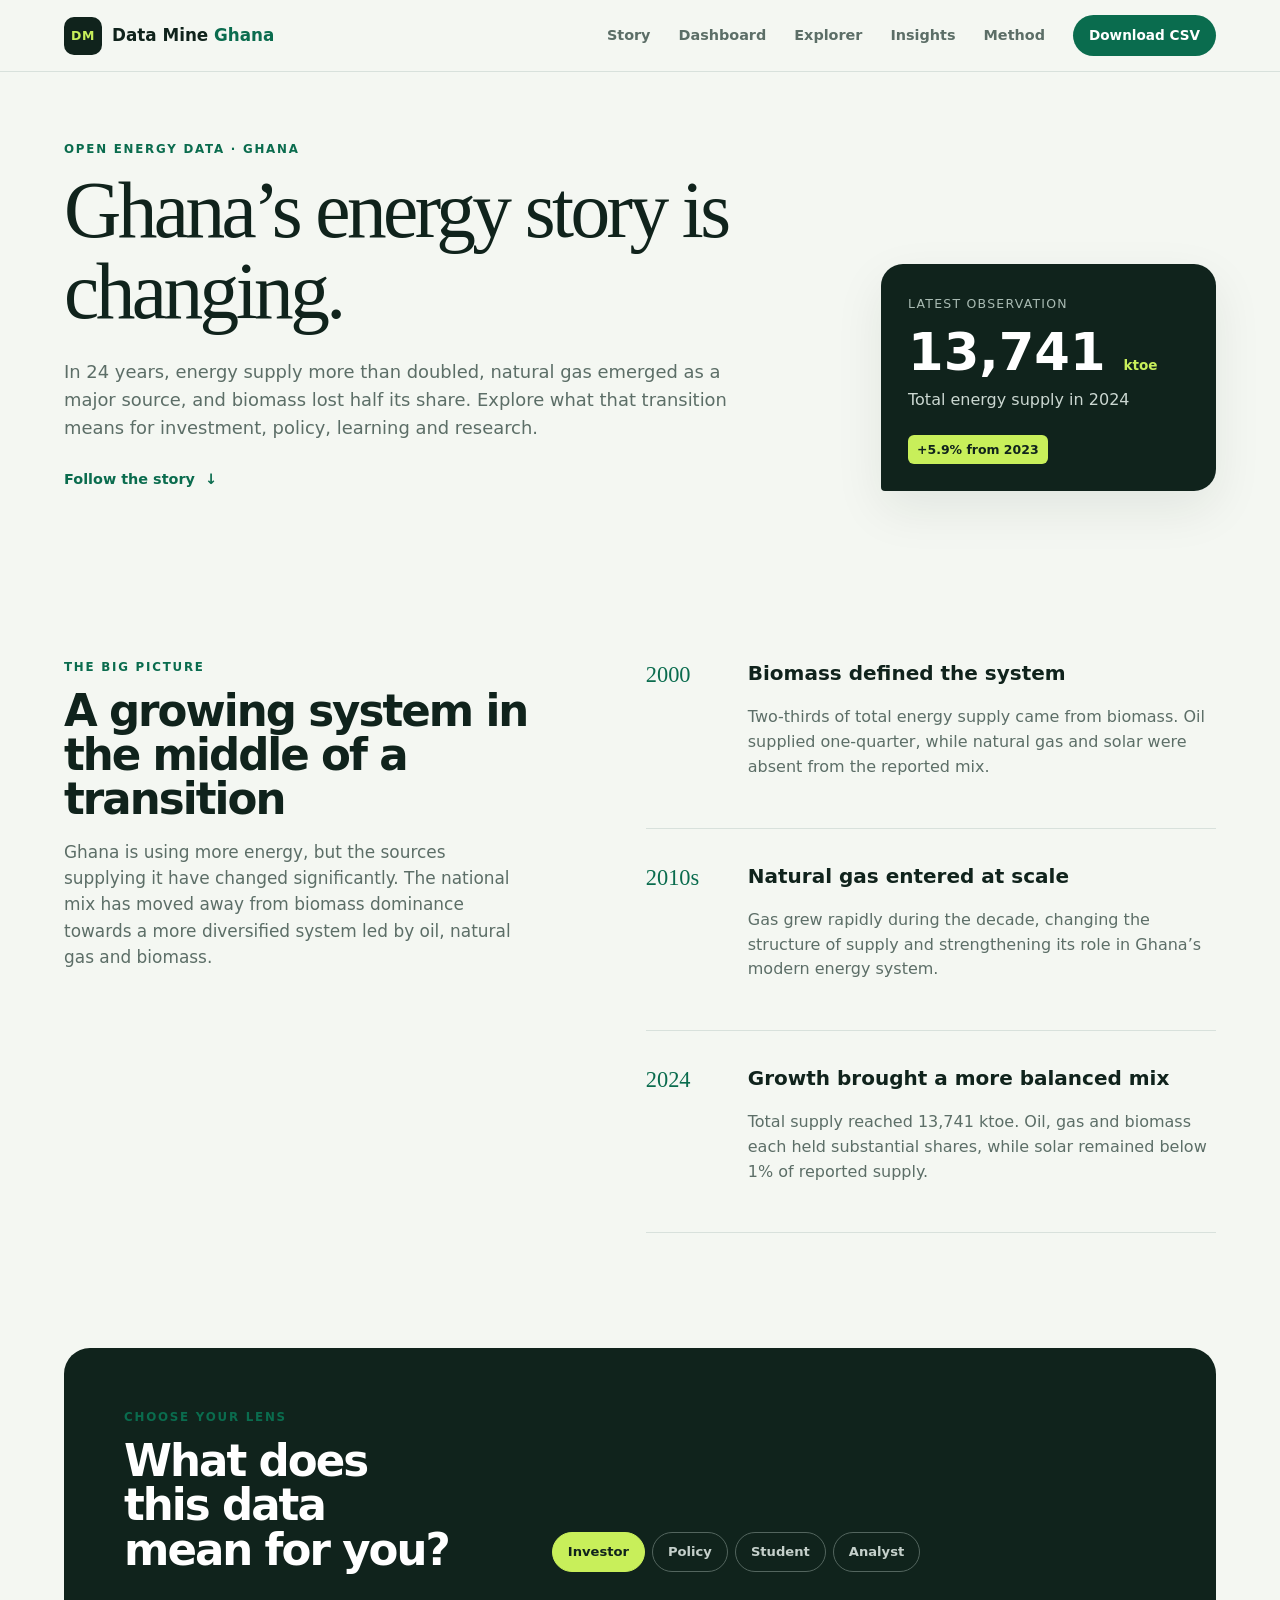
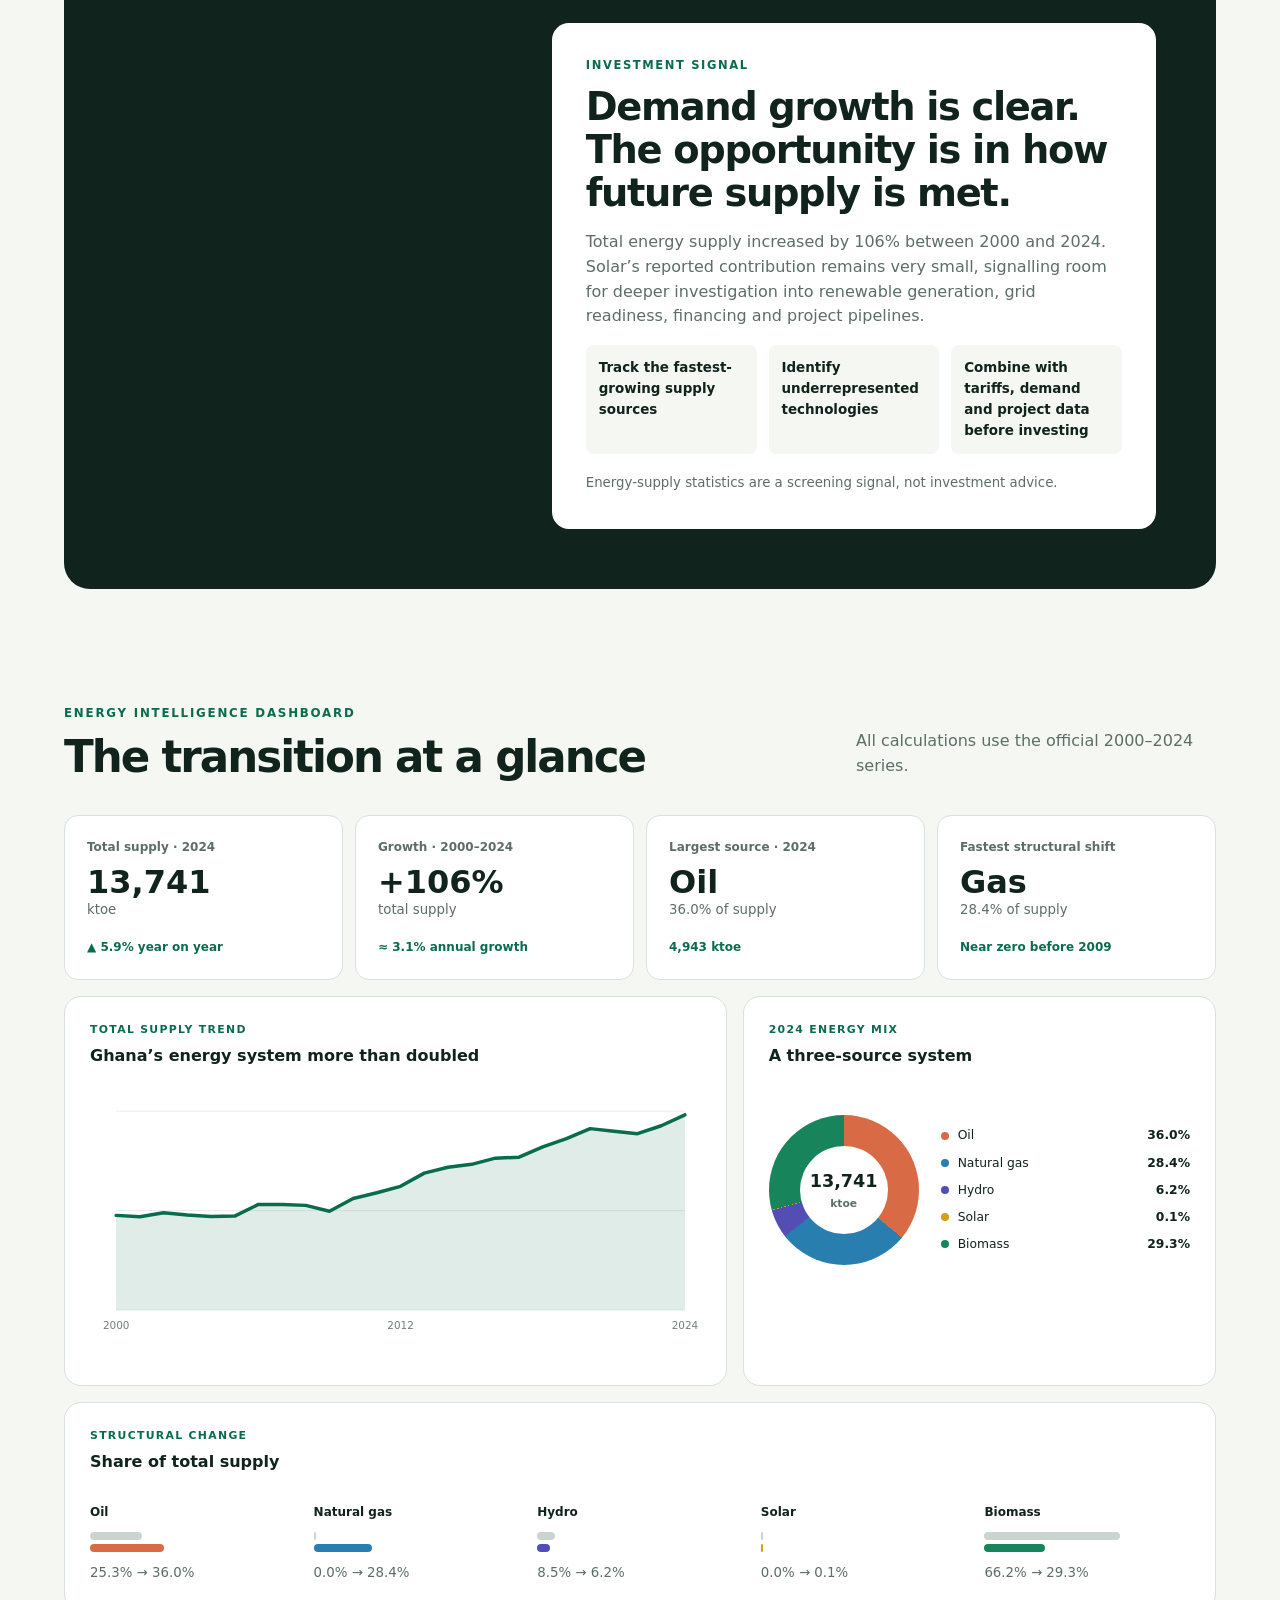
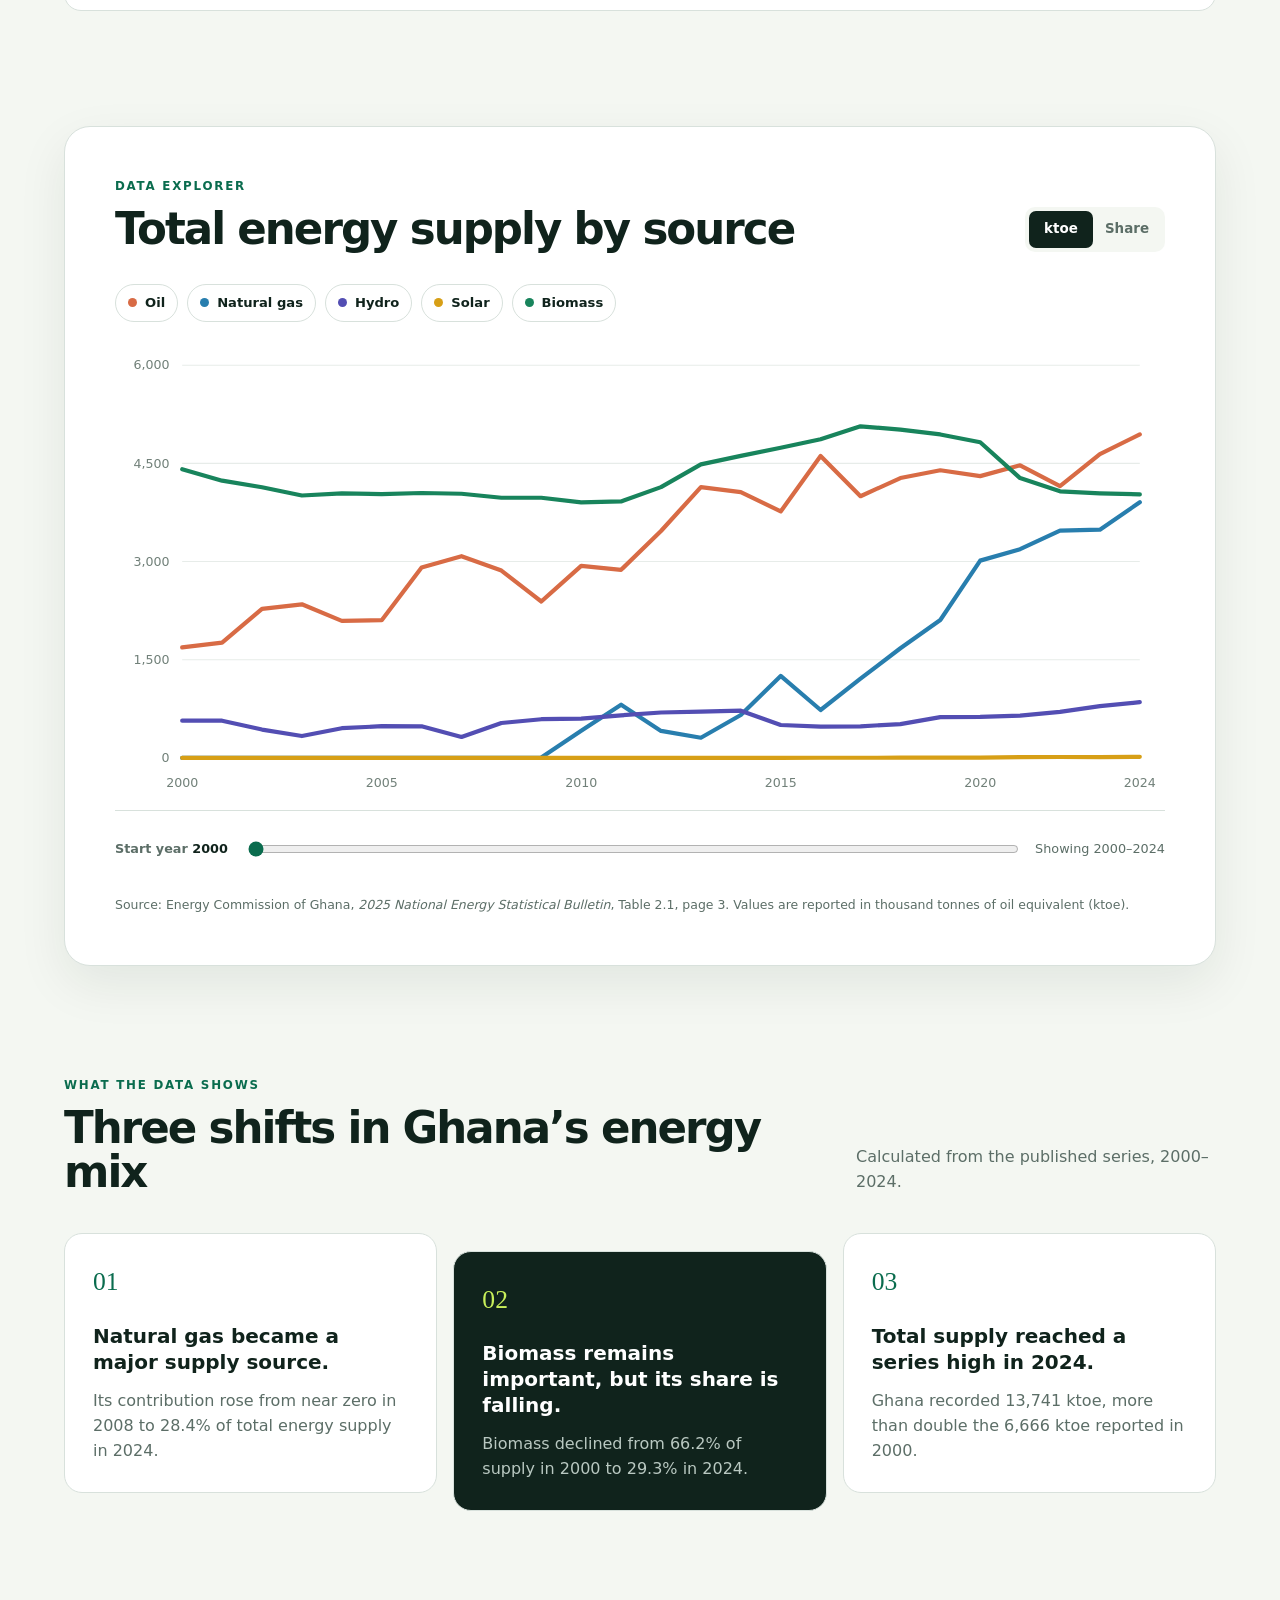
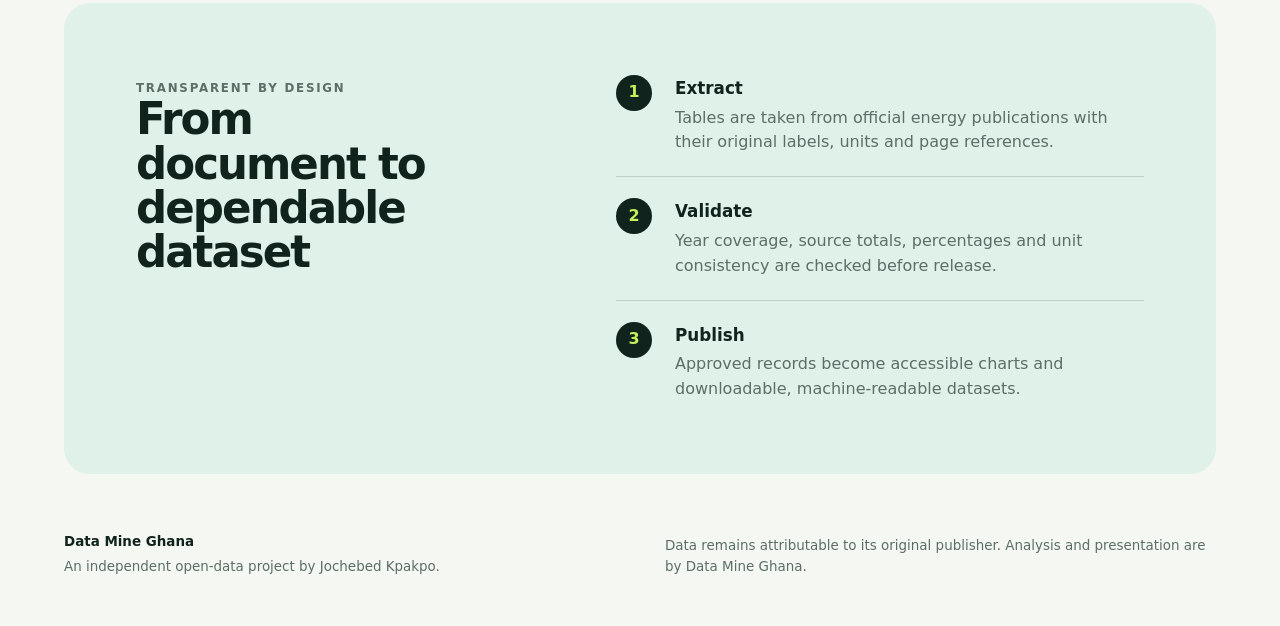
==== index.html @ df4b7bf7 "Launch Data Mine Ghana energy dashboard" ====
<!doctype html>
<html lang="en">
<head>
  <meta charset="utf-8">
  <meta name="viewport" content="width=device-width, initial-scale=1">
  <meta name="description" content="Explore Ghana's total energy supply from 2000 to 2024 using data extracted from the Energy Commission's 2025 National Energy Statistical Bulletin.">
  <title>Data Mine Ghana | Open Energy Data</title>
  <link rel="stylesheet" href="styles.css">
</head>
<body>
  <header class="topbar">
    <a class="brand" href="#top" aria-label="Data Mine Ghana home">
      <span class="brand-mark" aria-hidden="true">DM</span>
      <span>Data Mine <b>Ghana</b></span>
    </a>
    <nav aria-label="Primary navigation">
      <a href="#story">Story</a>
      <a href="#dashboard">Dashboard</a>
      <a href="#explorer">Explorer</a>
      <a href="#insights">Insights</a>
      <a href="#method">Method</a>
    </nav>
    <a class="download-link" href="data/ghana-total-energy-supply-2000-2024.csv" download>Download CSV</a>
  </header>

  <main id="top">
    <section class="intro" aria-labelledby="page-title">
      <div>
        <p class="eyebrow">OPEN ENERGY DATA · GHANA</p>
        <h1 id="page-title">Ghana’s energy story is changing.</h1>
        <p class="lede">In 24 years, energy supply more than doubled, natural gas emerged as a major source, and biomass lost half its share. Explore what that transition means for investment, policy, learning and research.</p>
        <a class="story-link" href="#story">Follow the story <span aria-hidden="true">↓</span></a>
      </div>
      <div class="latest-card" aria-label="Latest data summary">
        <span>Latest observation</span>
        <strong>13,741 <small>ktoe</small></strong>
        <p>Total energy supply in 2024</p>
        <em>+5.9% from 2023</em>
      </div>
    </section>

    <section class="story" id="story" aria-labelledby="story-title">
      <div class="story-lead">
        <p class="eyebrow">THE BIG PICTURE</p>
        <h2 id="story-title">A growing system in the middle of a transition</h2>
        <p>Ghana is using more energy, but the sources supplying it have changed significantly. The national mix has moved away from biomass dominance towards a more diversified system led by oil, natural gas and biomass.</p>
      </div>
      <div class="story-chapters">
        <article>
          <span>2000</span>
          <div><strong>Biomass defined the system</strong><p>Two-thirds of total energy supply came from biomass. Oil supplied one-quarter, while natural gas and solar were absent from the reported mix.</p></div>
        </article>
        <article>
          <span>2010s</span>
          <div><strong>Natural gas entered at scale</strong><p>Gas grew rapidly during the decade, changing the structure of supply and strengthening its role in Ghana’s modern energy system.</p></div>
        </article>
        <article>
          <span>2024</span>
          <div><strong>Growth brought a more balanced mix</strong><p>Total supply reached 13,741 ktoe. Oil, gas and biomass each held substantial shares, while solar remained below 1% of reported supply.</p></div>
        </article>
      </div>
    </section>

    <section class="audiences" aria-labelledby="audience-title">
      <div class="audience-copy">
        <p class="eyebrow">CHOOSE YOUR LENS</p>
        <h2 id="audience-title">What does this data mean for you?</h2>
      </div>
      <div class="lens-tabs" role="tablist" aria-label="Audience perspectives">
        <button role="tab" aria-selected="true" data-lens="investor">Investor</button>
        <button role="tab" aria-selected="false" data-lens="policy">Policy</button>
        <button role="tab" aria-selected="false" data-lens="student">Student</button>
        <button role="tab" aria-selected="false" data-lens="analyst">Analyst</button>
      </div>
      <div class="lens-panel" role="tabpanel" tabindex="0">
        <p class="lens-kicker">INVESTMENT SIGNAL</p>
        <h3>Demand growth is clear. The opportunity is in how future supply is met.</h3>
        <p>Total energy supply increased by 106% between 2000 and 2024. Solar’s reported contribution remains very small, signalling room for deeper investigation into renewable generation, grid readiness, financing and project pipelines.</p>
        <ul><li>Track the fastest-growing supply sources</li><li>Identify underrepresented technologies</li><li>Combine with tariffs, demand and project data before investing</li></ul>
        <small>Energy-supply statistics are a screening signal, not investment advice.</small>
      </div>
    </section>

    <section class="dashboard" id="dashboard" aria-labelledby="dashboard-title">
      <div class="section-heading">
        <div><p class="eyebrow">ENERGY INTELLIGENCE DASHBOARD</p><h2 id="dashboard-title">The transition at a glance</h2></div>
        <p>All calculations use the official 2000–2024 series.</p>
      </div>
      <div class="kpi-grid">
        <article><span>Total supply · 2024</span><strong>13,741</strong><small>ktoe</small><em>▲ 5.9% year on year</em></article>
        <article><span>Growth · 2000–2024</span><strong>+106%</strong><small>total supply</small><em>≈ 3.1% annual growth</em></article>
        <article><span>Largest source · 2024</span><strong>Oil</strong><small>36.0% of supply</small><em>4,943 ktoe</em></article>
        <article><span>Fastest structural shift</span><strong>Gas</strong><small>28.4% of supply</small><em>Near zero before 2009</em></article>
      </div>
      <div class="visual-grid">
        <article class="panel trend-panel"><div><span class="panel-label">TOTAL SUPPLY TREND</span><strong>Ghana’s energy system more than doubled</strong></div><svg id="total-chart" viewBox="0 0 700 280" role="img" aria-label="Total energy supply trend from 2000 to 2024"></svg></article>
        <article class="panel mix-panel"><div><span class="panel-label">2024 ENERGY MIX</span><strong>A three-source system</strong></div><div class="donut-row"><div class="donut" aria-label="2024 energy mix donut chart"><span>13,741<small>ktoe</small></span></div><ul class="mix-legend"></ul></div></article>
        <article class="panel shift-panel"><div><span class="panel-label">STRUCTURAL CHANGE</span><strong>Share of total supply</strong></div><div id="shift-bars"></div></article>
      </div>
    </section>

    <section class="explorer" id="explorer" aria-labelledby="explorer-title">
      <div class="section-heading">
        <div>
          <p class="eyebrow">DATA EXPLORER</p>
          <h2 id="explorer-title">Total energy supply by source</h2>
        </div>
        <div class="metric-toggle" role="group" aria-label="Display metric">
          <button class="active" data-mode="value" aria-pressed="true">ktoe</button>
          <button data-mode="share" aria-pressed="false">Share</button>
        </div>
      </div>

      <div class="source-controls" role="group" aria-label="Energy sources"></div>
      <div class="chart-wrap">
        <div class="chart-scale" aria-hidden="true"></div>
        <svg id="energy-chart" viewBox="0 0 1000 440" role="img" aria-labelledby="chart-title chart-desc">
          <title id="chart-title">Ghana total energy supply by source from 2000 to 2024</title>
          <desc id="chart-desc">Interactive line chart comparing oil, natural gas, hydro, solar and biomass.</desc>
        </svg>
        <div id="tooltip" class="tooltip" hidden></div>
      </div>
      <div class="range-row">
        <label for="start-year">Start year <output id="start-output">2000</output></label>
        <input id="start-year" type="range" min="2000" max="2023" value="2000">
        <p id="range-summary">Showing 2000–2024</p>
      </div>
      <p class="source-note">Source: Energy Commission of Ghana, <cite>2025 National Energy Statistical Bulletin</cite>, Table 2.1, page 3. Values are reported in thousand tonnes of oil equivalent (ktoe).</p>
    </section>

    <section class="insights" id="insights" aria-labelledby="insights-title">
      <div class="section-heading">
        <div>
          <p class="eyebrow">WHAT THE DATA SHOWS</p>
          <h2 id="insights-title">Three shifts in Ghana’s energy mix</h2>
        </div>
        <p>Calculated from the published series, 2000–2024.</p>
      </div>
      <div class="insight-grid">
        <article>
          <span class="insight-number">01</span>
          <strong>Natural gas became a major supply source.</strong>
          <p>Its contribution rose from near zero in 2008 to 28.4% of total energy supply in 2024.</p>
        </article>
        <article>
          <span class="insight-number">02</span>
          <strong>Biomass remains important, but its share is falling.</strong>
          <p>Biomass declined from 66.2% of supply in 2000 to 29.3% in 2024.</p>
        </article>
        <article>
          <span class="insight-number">03</span>
          <strong>Total supply reached a series high in 2024.</strong>
          <p>Ghana recorded 13,741 ktoe, more than double the 6,666 ktoe reported in 2000.</p>
        </article>
      </div>
    </section>

    <section class="method" id="method" aria-labelledby="method-title">
      <div>
        <p class="eyebrow">TRANSPARENT BY DESIGN</p>
        <h2 id="method-title">From document to dependable dataset</h2>
      </div>
      <ol>
        <li><span>1</span><div><strong>Extract</strong><p>Tables are taken from official energy publications with their original labels, units and page references.</p></div></li>
        <li><span>2</span><div><strong>Validate</strong><p>Year coverage, source totals, percentages and unit consistency are checked before release.</p></div></li>
        <li><span>3</span><div><strong>Publish</strong><p>Approved records become accessible charts and downloadable, machine-readable datasets.</p></div></li>
      </ol>
    </section>
  </main>

  <footer>
    <div><strong>Data Mine Ghana</strong><p>An independent open-data project by Jochebed Kpakpo.</p></div>
    <p>Data remains attributable to its original publisher. Analysis and presentation are by Data Mine Ghana.</p>
  </footer>
  <script src="app.js"></script>
</body>
</html>
---- styles.css ----
:root {
  --ink: #10231c;
  --muted: #5c6e67;
  --paper: #f4f7f2;
  --surface: #ffffff;
  --line: #d8e1dc;
  --green: #0a6c4e;
  --lime: #c8ef5a;
  --oil: #d86b45;
  --gas: #287eae;
  --hydro: #534eb3;
  --solar: #d79f16;
  --biomass: #18845c;
  --shadow: 0 18px 50px rgba(16, 35, 28, .08);
}
* { box-sizing: border-box; }
html { scroll-behavior: smooth; }
body { margin: 0; background: var(--paper); color: var(--ink); font-family: Inter, ui-sans-serif, system-ui, -apple-system, BlinkMacSystemFont, "Segoe UI", sans-serif; line-height: 1.55; }
a { color: inherit; }
.topbar { min-height: 72px; display: flex; align-items: center; gap: 28px; padding: 0 5vw; background: rgba(244,247,242,.94); border-bottom: 1px solid var(--line); position: sticky; top: 0; z-index: 20; backdrop-filter: blur(14px); }
.brand { display: inline-flex; align-items: center; gap: 10px; font-size: 1.05rem; font-weight: 700; text-decoration: none; margin-right: auto; }
.brand b { color: var(--green); }
.brand-mark { width: 38px; aspect-ratio: 1; display: grid; place-items: center; color: var(--lime); background: var(--ink); border-radius: 10px; font-size: .78rem; letter-spacing: .04em; }
nav { display: flex; gap: 28px; }
nav a { color: var(--muted); text-decoration: none; font-size: .9rem; font-weight: 650; }
nav a:hover, nav a:focus-visible { color: var(--green); }
.download-link { padding: 10px 16px; color: white; background: var(--green); border-radius: 999px; text-decoration: none; font-size: .85rem; font-weight: 750; }
main, footer { width: min(1180px, 90vw); margin-inline: auto; }
.intro { min-height: 390px; display: grid; grid-template-columns: 1.6fr .75fr; gap: 8vw; align-items: center; padding: 68px 0 52px; }
.eyebrow { margin: 0 0 12px; color: var(--green); font-size: .74rem; font-weight: 850; letter-spacing: .15em; }
h1, h2 { margin: 0; letter-spacing: -.045em; line-height: 1.02; }
h1 { max-width: 820px; font-family: Georgia, "Times New Roman", serif; font-size: clamp(3rem, 6.2vw, 5.9rem); font-weight: 500; }
h2 { font-size: clamp(2rem, 3.4vw, 3.35rem); }
.lede { max-width: 690px; margin: 26px 0 0; color: var(--muted); font-size: 1.12rem; }
.story-link { display: inline-flex; gap: 10px; margin-top: 26px; color: var(--green); font-size: .9rem; font-weight: 800; text-decoration: none; }
.latest-card { align-self: end; padding: 27px; background: var(--ink); color: white; border-radius: 22px 22px 22px 4px; box-shadow: var(--shadow); }
.latest-card span { color: #a9bbb3; font-size: .78rem; text-transform: uppercase; letter-spacing: .1em; }
.latest-card strong { display: block; margin-top: 11px; font-size: clamp(2.5rem, 4vw, 4.4rem); line-height: 1; }
.latest-card small { font-size: .85rem; color: var(--lime); }
.latest-card p { margin: 10px 0 22px; color: #cbd7d1; }
.latest-card em { display: inline-block; padding: 5px 9px; color: var(--ink); background: var(--lime); border-radius: 6px; font-size: .78rem; font-style: normal; font-weight: 800; }
.story { display: grid; grid-template-columns: .9fr 1.1fr; gap: 9vw; padding: 115px 0; }
.story-lead { position: sticky; top: 120px; align-self: start; }
.story-lead > p:last-child { max-width: 470px; color: var(--muted); font-size: 1.06rem; }
.story-chapters article { display: grid; grid-template-columns: 80px 1fr; gap: 22px; padding: 32px 0; border-bottom: 1px solid var(--line); }
.story-chapters article:first-child { padding-top: 0; }
.story-chapters article > span { color: var(--green); font-family: Georgia, serif; font-size: 1.4rem; }
.story-chapters strong { font-size: 1.25rem; }
.story-chapters p { color: var(--muted); }
.audiences { display: grid; grid-template-columns: .7fr 1.3fr; gap: 4vw 8vw; padding: 60px; color: white; background: var(--ink); border-radius: 26px; }
.audiences h2 { max-width: 380px; }
.lens-tabs { display: flex; flex-wrap: wrap; gap: 7px; align-self: end; }
.lens-tabs button { padding: 9px 15px; border: 1px solid #53655e; color: #c5d0cb; background: transparent; border-radius: 999px; font: inherit; font-size: .82rem; font-weight: 750; cursor: pointer; }
.lens-tabs button[aria-selected="true"] { border-color: var(--lime); color: var(--ink); background: var(--lime); }
.lens-panel { grid-column: 2; min-height: 330px; padding: 34px; color: var(--ink); background: white; border-radius: 17px; outline: none; }
.lens-kicker { margin: 0; color: var(--green); font-size: .72rem; font-weight: 850; letter-spacing: .14em; }
.lens-panel h3 { max-width: 720px; margin: 10px 0 16px; font-size: clamp(1.6rem,3vw,2.5rem); line-height: 1.12; letter-spacing: -.035em; }
.lens-panel > p:not(.lens-kicker) { max-width: 760px; color: var(--muted); }
.lens-panel ul { display: grid; grid-template-columns: repeat(3,1fr); gap: 12px; padding: 0; list-style: none; }
.lens-panel li { padding: 13px; background: var(--paper); border-radius: 8px; font-size: .84rem; font-weight: 700; }
.lens-panel small { color: var(--muted); }
.dashboard { padding: 115px 0; }
.kpi-grid { display: grid; grid-template-columns: repeat(4,1fr); gap: 12px; margin: 36px 0 16px; }
.kpi-grid article { padding: 22px; background: white; border: 1px solid var(--line); border-radius: 14px; }
.kpi-grid span,.kpi-grid small,.kpi-grid em { display: block; }
.kpi-grid span { color: var(--muted); font-size: .75rem; font-weight: 700; }
.kpi-grid strong { display: block; margin: 9px 0 2px; font-size: 2rem; line-height: 1; }
.kpi-grid small { color: var(--muted); }
.kpi-grid em { margin-top: 18px; color: var(--green); font-size: .75rem; font-style: normal; font-weight: 800; }
.visual-grid { display: grid; grid-template-columns: 1.4fr 1fr; gap: 16px; }
.panel { padding: 25px; background: white; border: 1px solid var(--line); border-radius: 17px; }
.panel-label { display: block; color: var(--green); font-size: .68rem; font-weight: 850; letter-spacing: .12em; }
.panel > div > strong { display: block; margin-top: 5px; }
.trend-panel { min-height: 390px; }
.trend-panel svg { width: 100%; margin-top: 24px; }
.total-area { fill: rgba(10,108,78,.13); }
.total-line { fill: none; stroke: var(--green); stroke-width: 4; stroke-linejoin: round; stroke-linecap: round; }
.donut-row { display: grid; grid-template-columns: 150px 1fr; gap: 22px; align-items: center; margin-top: 38px; }
.donut { width: 150px; aspect-ratio: 1; display: grid; place-items: center; border-radius: 50%; position: relative; }
.donut::after { content: ""; position: absolute; width: 88px; aspect-ratio: 1; background: white; border-radius: 50%; }
.donut > span { position: relative; z-index: 1; font-size: 1.1rem; font-weight: 850; text-align: center; }
.donut small { display: block; color: var(--muted); font-size: .67rem; }
.mix-legend { padding: 0; list-style: none; }
.mix-legend li { display: grid; grid-template-columns: 9px 1fr auto; gap: 8px; align-items: center; padding: 4px 0; font-size: .77rem; }
.mix-legend i { width: 8px; height: 8px; border-radius: 50%; }
.shift-panel { grid-column: 1 / -1; }
#shift-bars { display: grid; grid-template-columns: repeat(5,1fr); gap: 18px; margin-top: 25px; }
.shift-row > span { font-size: .75rem; font-weight: 750; }
.bar-pair { display: grid; gap: 4px; margin: 8px 0; }
.bar-pair i { display: block; height: 8px; min-width: 2px; border-radius: 99px; }
.shift-row small { color: var(--muted); }
.explorer { padding: clamp(24px,4vw,50px); background: var(--surface); border: 1px solid var(--line); border-radius: 26px; box-shadow: var(--shadow); }
.section-heading { display: flex; justify-content: space-between; gap: 36px; align-items: end; }
.section-heading > p { max-width: 360px; margin: 0; color: var(--muted); }
.metric-toggle { display: flex; padding: 4px; background: var(--paper); border-radius: 10px; }
.metric-toggle button { min-width: 64px; padding: 8px 12px; border: 0; color: var(--muted); background: transparent; border-radius: 7px; font: inherit; font-size: .84rem; font-weight: 700; cursor: pointer; }
.metric-toggle button.active { color: white; background: var(--ink); }
.source-controls { display: flex; flex-wrap: wrap; gap: 9px; margin: 32px 0 18px; }
.source-controls button { display: flex; align-items: center; gap: 8px; padding: 8px 12px; border: 1px solid var(--line); background: white; border-radius: 999px; color: var(--ink); font: inherit; font-size: .82rem; font-weight: 700; cursor: pointer; }
.source-controls button[aria-pressed="false"] { opacity: .45; }
.source-controls i { width: 9px; height: 9px; border-radius: 50%; }
.chart-wrap { position: relative; min-height: 380px; }
#energy-chart { width: 100%; height: auto; overflow: visible; }
.grid-line { stroke: #e7ece9; stroke-width: 1; }
.axis-label { fill: #718079; font-size: 12px; }
.series-line { fill: none; stroke-width: 4; stroke-linecap: round; stroke-linejoin: round; }
.hit-line { fill: none; stroke: transparent; stroke-width: 18; cursor: crosshair; }
.tooltip { position: absolute; pointer-events: none; z-index: 4; min-width: 150px; padding: 10px 12px; color: white; background: var(--ink); border-radius: 9px; box-shadow: var(--shadow); font-size: .8rem; transform: translate(-50%, calc(-100% - 12px)); }
.tooltip strong, .tooltip span { display: block; }
.tooltip span { color: #c6d2cc; }
.range-row { display: grid; grid-template-columns: auto 1fr auto; gap: 18px; align-items: center; padding-top: 15px; border-top: 1px solid var(--line); color: var(--muted); font-size: .8rem; }
.range-row label { font-weight: 700; }
.range-row output { color: var(--ink); }
input[type="range"] { width: 100%; accent-color: var(--green); }
.source-note { margin: 24px 0 0; color: var(--muted); font-size: .78rem; }
.insights { padding: 110px 0; }
.insight-grid { display: grid; grid-template-columns: repeat(3, 1fr); gap: 16px; margin-top: 38px; }
.insight-grid article { min-height: 260px; display: flex; flex-direction: column; padding: 28px; background: var(--surface); border: 1px solid var(--line); border-radius: 18px; }
.insight-grid article:nth-child(2) { background: var(--ink); color: white; transform: translateY(18px); }
.insight-number { color: var(--green); font-family: Georgia, serif; font-size: 1.6rem; }
.insight-grid article:nth-child(2) .insight-number { color: var(--lime); }
.insight-grid strong { margin-top: auto; font-size: 1.25rem; line-height: 1.3; }
.insight-grid p { margin: 14px 0 0; color: var(--muted); }
.insight-grid article:nth-child(2) p { color: #b9c8c1; }
.method { display: grid; grid-template-columns: .8fr 1.2fr; gap: 10vw; padding: 72px; background: #dff1e8; border-radius: 26px; }
.method ol { margin: 0; padding: 0; list-style: none; }
.method li { display: grid; grid-template-columns: 44px 1fr; gap: 15px; padding: 21px 0; border-bottom: 1px solid rgba(16,35,28,.16); }
.method li:first-child { padding-top: 0; }
.method li:last-child { border-bottom: 0; padding-bottom: 0; }
.method li > span { width: 36px; height: 36px; display: grid; place-items: center; border-radius: 50%; color: var(--lime); background: var(--ink); font-weight: 800; }
.method strong { font-size: 1.05rem; }
.method p { margin: 4px 0 0; color: var(--muted); }
footer { display: grid; grid-template-columns: 1fr 1fr; gap: 50px; padding: 58px 0 44px; color: var(--muted); font-size: .84rem; }
footer strong { color: var(--ink); }
footer p { margin: 4px 0; }
@media (max-width: 800px) {
  nav { display: none; }
  .download-link { padding: 8px 11px; font-size: .75rem; }
  .intro { grid-template-columns: 1fr; gap: 36px; padding-top: 50px; }
  .latest-card { align-self: auto; }
  .section-heading { align-items: start; flex-direction: column; }
  .story, .audiences, .insight-grid, .method { grid-template-columns: 1fr; }
  .story-lead { position: static; }
  .audiences { padding: 38px 24px; }
  .lens-panel { grid-column: 1; }
  .lens-panel ul { grid-template-columns: 1fr; }
  .kpi-grid { grid-template-columns: repeat(2,1fr); }
  .visual-grid { grid-template-columns: 1fr; }
  .shift-panel { grid-column: auto; }
  #shift-bars { grid-template-columns: 1fr; }
  .insight-grid article:nth-child(2) { transform: none; }
  .method { padding: 38px 26px; gap: 40px; }
  .range-row { grid-template-columns: 1fr; gap: 8px; }
  .range-row p { margin: 0; }
  footer { grid-template-columns: 1fr; gap: 18px; }
}
@media (max-width: 520px) { .kpi-grid { grid-template-columns: 1fr; } .donut-row { grid-template-columns: 1fr; } }
@media (prefers-reduced-motion: reduce) { html { scroll-behavior: auto; } }
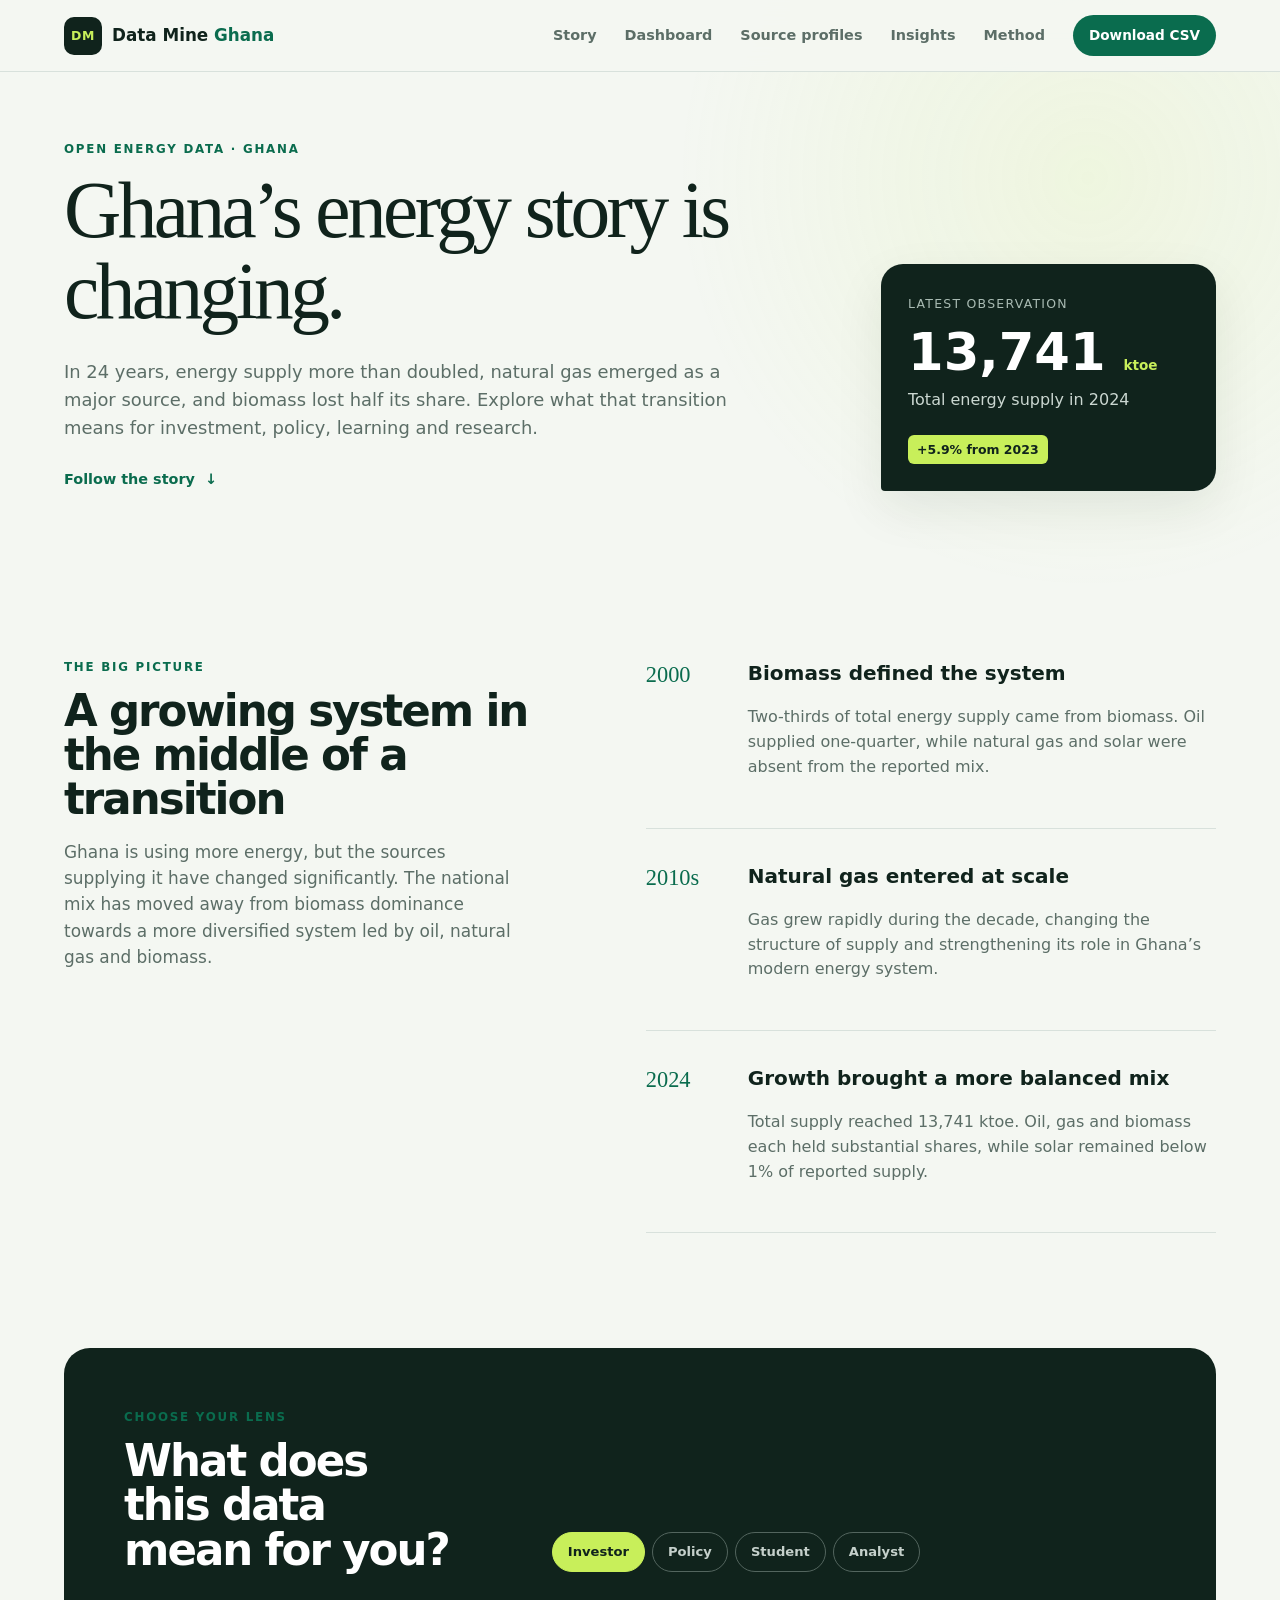
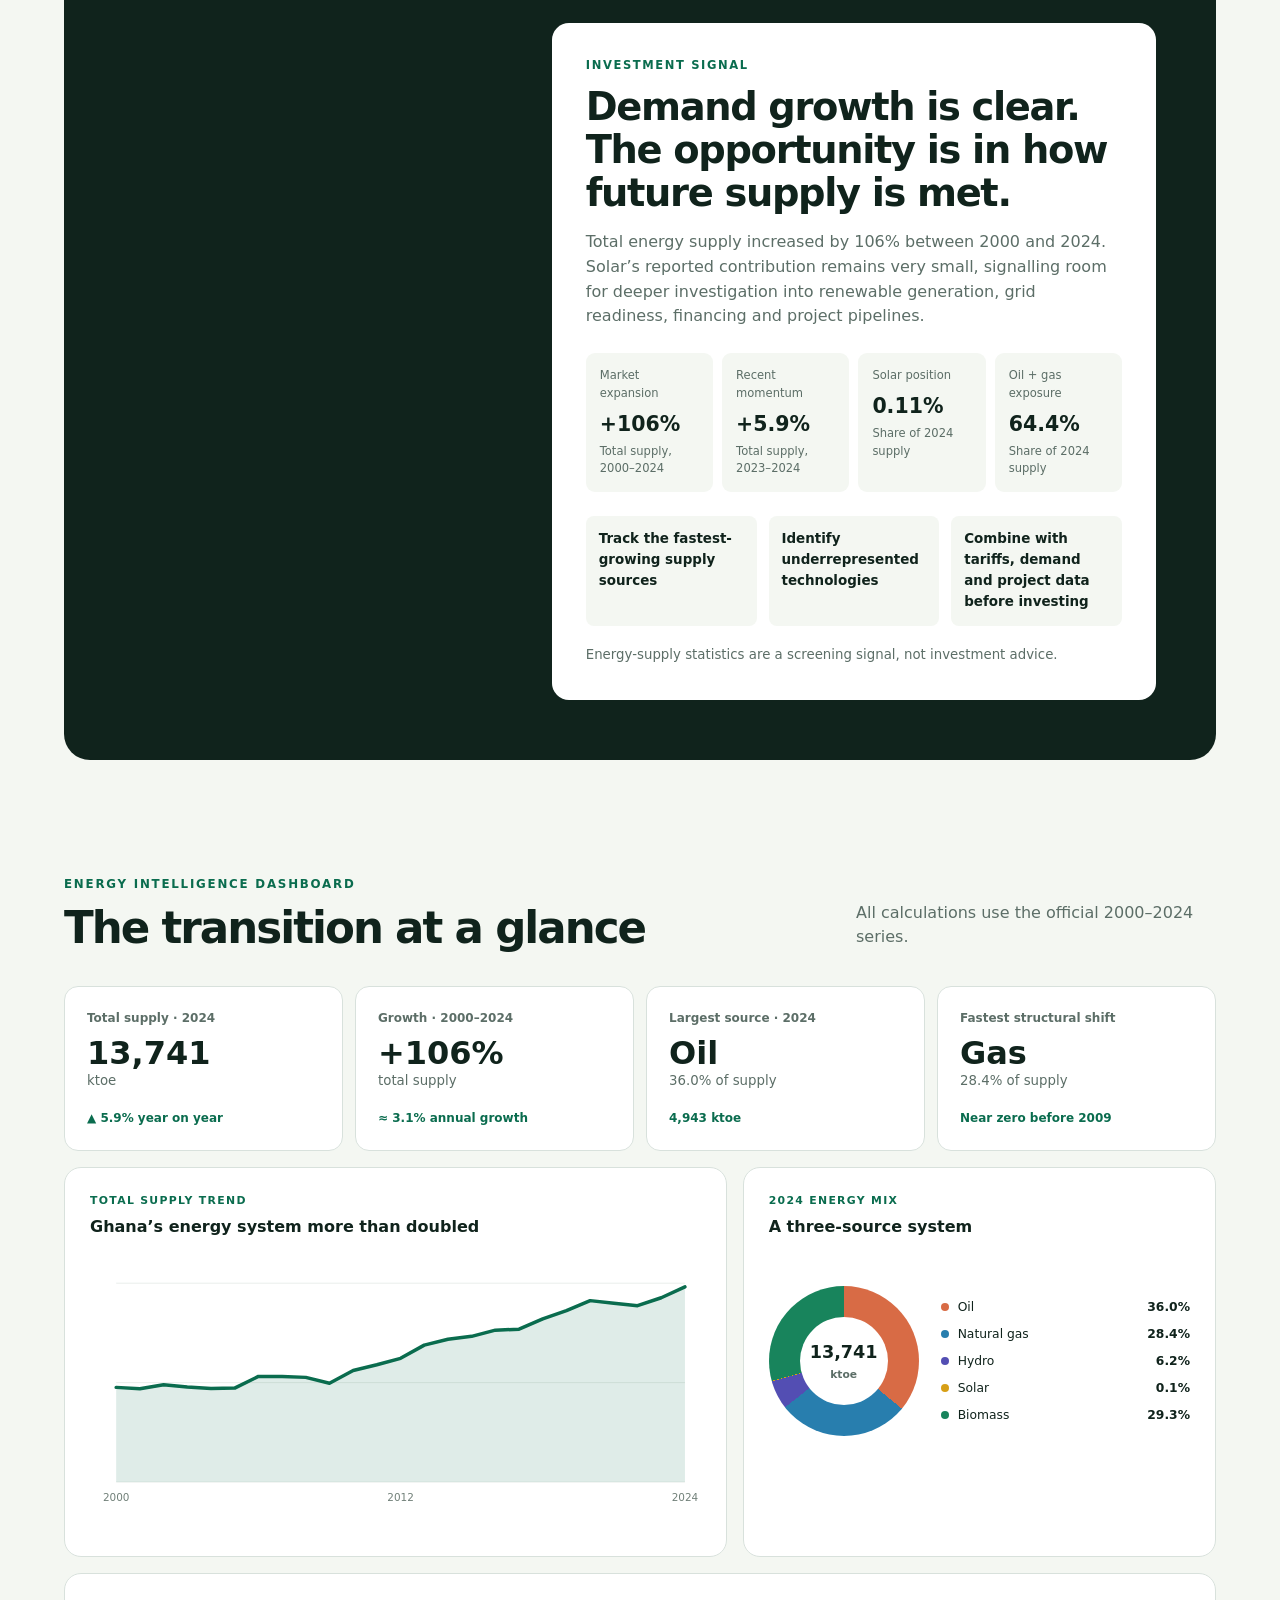
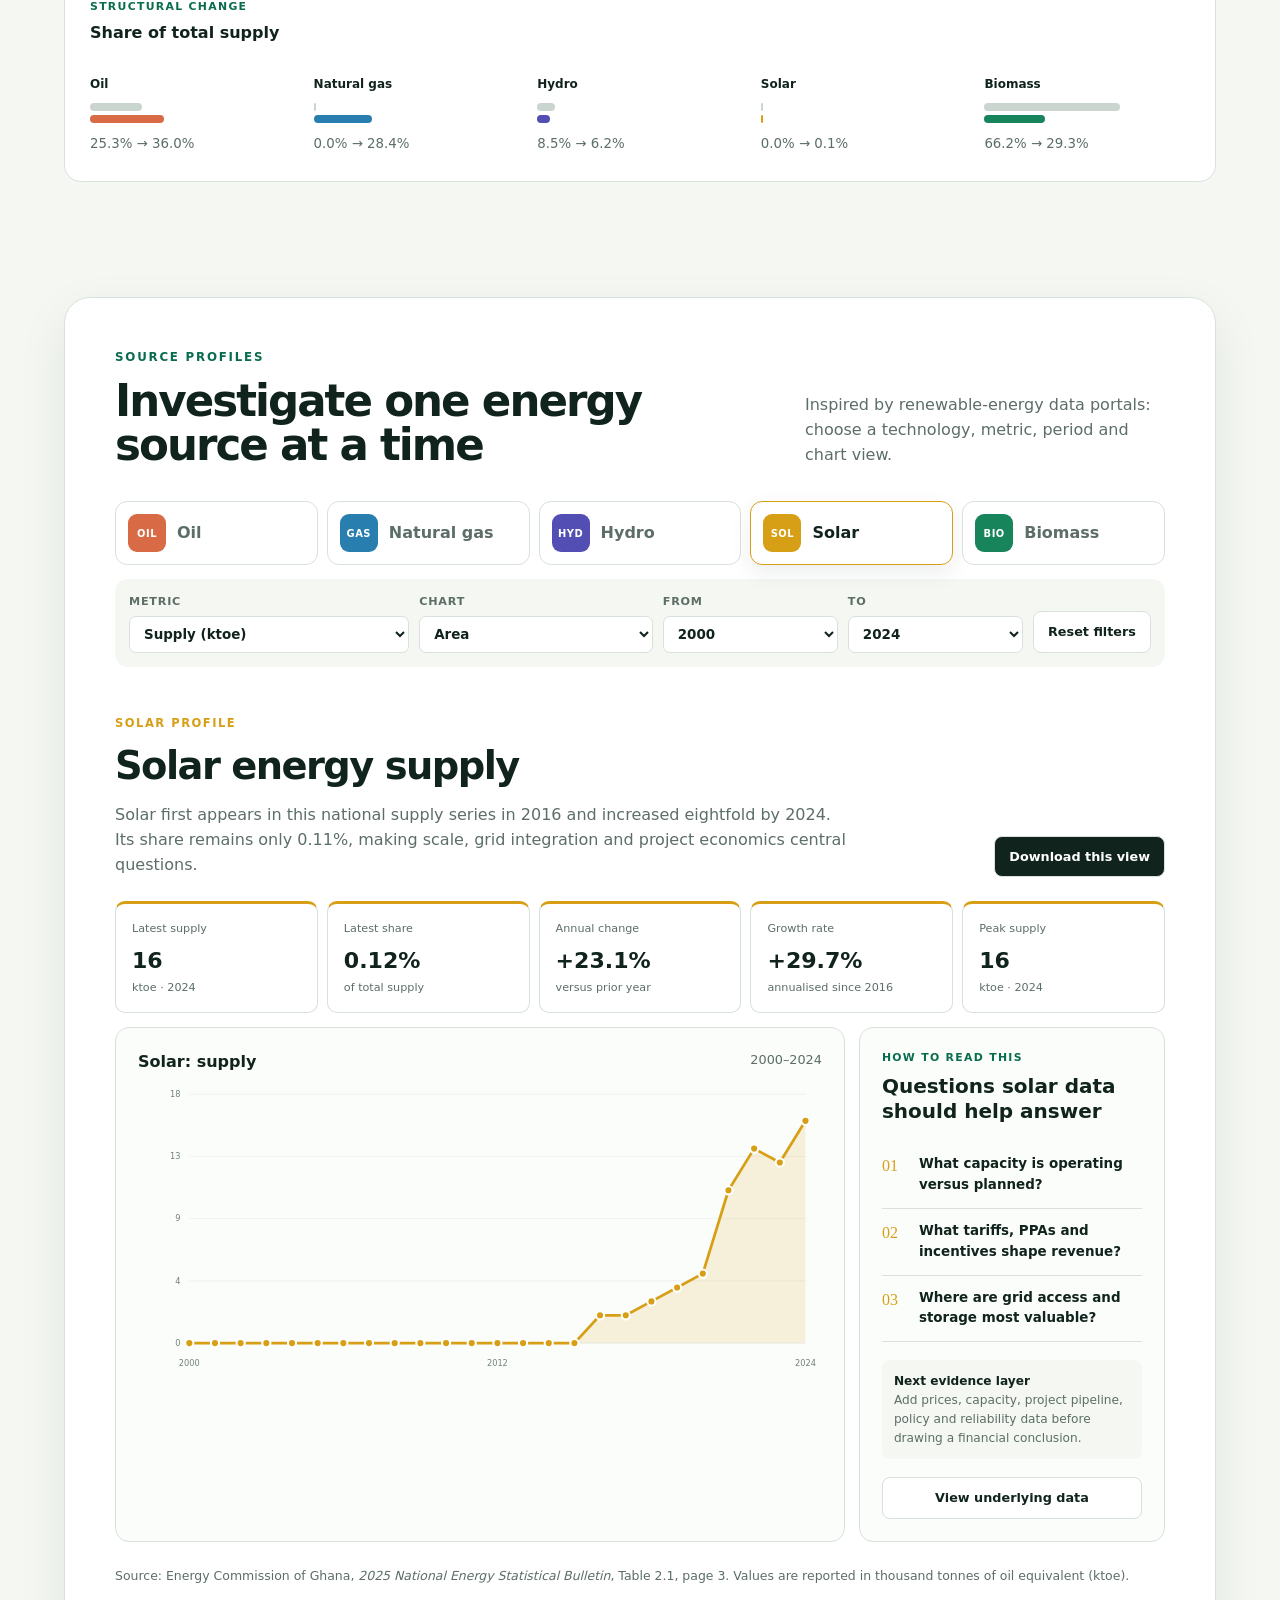
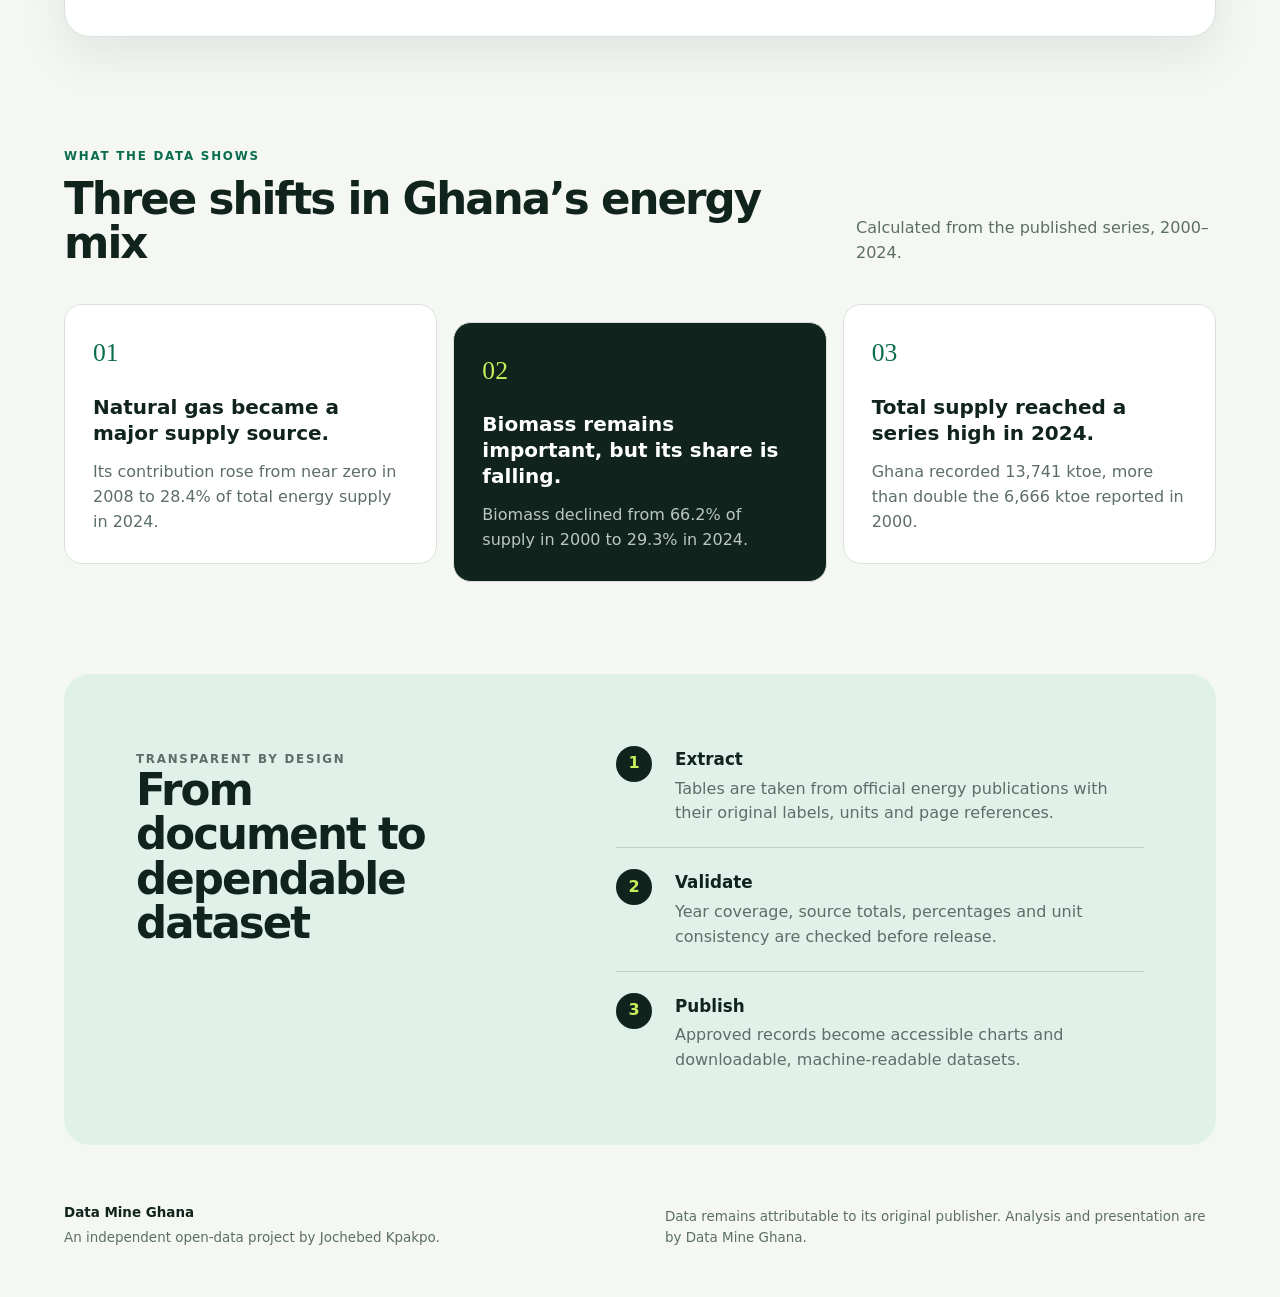
==== commit 76ec6e1b: "Add interactive energy source dashboards" ====
--- a/index.html
+++ b/index.html
@@ -16,11 +16,11 @@
     <nav aria-label="Primary navigation">
       <a href="#story">Story</a>
       <a href="#dashboard">Dashboard</a>
-      <a href="#explorer">Explorer</a>
+      <a href="#explorer">Source profiles</a>
       <a href="#insights">Insights</a>
       <a href="#method">Method</a>
     </nav>
-    <a class="download-link" href="data/ghana-total-energy-supply-2000-2024.csv" download>Download CSV</a>
+    <a class="download-link" href="ghana-total-energy-supply-2000-2024.csv" download>Download CSV</a>
   </header>
 
   <main id="top">
@@ -76,6 +76,12 @@
         <p class="lens-kicker">INVESTMENT SIGNAL</p>
         <h3>Demand growth is clear. The opportunity is in how future supply is met.</h3>
         <p>Total energy supply increased by 106% between 2000 and 2024. Solar’s reported contribution remains very small, signalling room for deeper investigation into renewable generation, grid readiness, financing and project pipelines.</p>
+        <div class="lens-metrics">
+          <div><span>Market expansion</span><strong>+106%</strong><small>Total supply, 2000–2024</small></div>
+          <div><span>Recent momentum</span><strong>+5.9%</strong><small>Total supply, 2023–2024</small></div>
+          <div><span>Solar position</span><strong>0.11%</strong><small>Share of 2024 supply</small></div>
+          <div><span>Oil + gas exposure</span><strong>64.4%</strong><small>Share of 2024 supply</small></div>
+        </div>
         <ul><li>Track the fastest-growing supply sources</li><li>Identify underrepresented technologies</li><li>Combine with tariffs, demand and project data before investing</li></ul>
         <small>Energy-supply statistics are a screening signal, not investment advice.</small>
       </div>
@@ -102,29 +108,45 @@
     <section class="explorer" id="explorer" aria-labelledby="explorer-title">
       <div class="section-heading">
         <div>
-          <p class="eyebrow">DATA EXPLORER</p>
-          <h2 id="explorer-title">Total energy supply by source</h2>
+          <p class="eyebrow">SOURCE PROFILES</p>
+          <h2 id="explorer-title">Investigate one energy source at a time</h2>
         </div>
-        <div class="metric-toggle" role="group" aria-label="Display metric">
-          <button class="active" data-mode="value" aria-pressed="true">ktoe</button>
-          <button data-mode="share" aria-pressed="false">Share</button>
-        </div>
+        <p>Inspired by renewable-energy data portals: choose a technology, metric, period and chart view.</p>
       </div>
 
-      <div class="source-controls" role="group" aria-label="Energy sources"></div>
-      <div class="chart-wrap">
-        <div class="chart-scale" aria-hidden="true"></div>
-        <svg id="energy-chart" viewBox="0 0 1000 440" role="img" aria-labelledby="chart-title chart-desc">
-          <title id="chart-title">Ghana total energy supply by source from 2000 to 2024</title>
-          <desc id="chart-desc">Interactive line chart comparing oil, natural gas, hydro, solar and biomass.</desc>
-        </svg>
-        <div id="tooltip" class="tooltip" hidden></div>
+      <div class="source-nav" role="tablist" aria-label="Select an energy source"></div>
+      <div class="filter-bar" aria-label="Dashboard filters">
+        <label>Metric<select id="metric-select"><option value="value">Supply (ktoe)</option><option value="share">Share of total (%)</option><option value="growth">Annual growth (%)</option></select></label>
+        <label>Chart<select id="chart-select"><option value="area">Area</option><option value="line">Line</option><option value="bar">Columns</option></select></label>
+        <label>From<select id="from-year"></select></label>
+        <label>To<select id="to-year"></select></label>
+        <button id="reset-filters" type="button">Reset filters</button>
       </div>
-      <div class="range-row">
-        <label for="start-year">Start year <output id="start-output">2000</output></label>
-        <input id="start-year" type="range" min="2000" max="2023" value="2000">
-        <p id="range-summary">Showing 2000–2024</p>
+
+      <div class="profile-head">
+        <div><p class="profile-kicker" id="profile-kicker">SOLAR PROFILE</p><h3 id="profile-title">Solar energy supply</h3><p id="profile-story"></p></div>
+        <button class="export-filtered" id="export-filtered" type="button">Download this view</button>
       </div>
+      <div class="profile-kpis" aria-label="Selected source indicators"></div>
+      <div class="profile-layout">
+        <article class="profile-chart-card">
+          <div class="chart-caption"><strong id="chart-caption">Solar supply over time</strong><span id="chart-period">2000–2024</span></div>
+          <div class="chart-wrap">
+            <svg id="energy-chart" viewBox="0 0 1000 440" role="img" aria-labelledby="chart-title chart-desc">
+              <title id="chart-title">Selected energy source over time</title>
+              <desc id="chart-desc">Interactive chart. Use the controls above to change source, metric, period and chart type.</desc>
+            </svg>
+            <div id="tooltip" class="tooltip" hidden></div>
+          </div>
+        </article>
+        <aside class="decision-panel">
+          <span class="panel-label">HOW TO READ THIS</span>
+          <h3 id="decision-title">What the solar series can tell you</h3>
+          <div id="decision-content"></div>
+          <button id="toggle-table" type="button" aria-expanded="false">View underlying data</button>
+        </aside>
+      </div>
+      <div class="data-table-wrap" hidden><table><thead><tr><th>Year</th><th>Supply (ktoe)</th><th>Share</th><th>Annual growth</th></tr></thead><tbody id="profile-table"></tbody></table></div>
       <p class="source-note">Source: Energy Commission of Ghana, <cite>2025 National Energy Statistical Bulletin</cite>, Table 2.1, page 3. Values are reported in thousand tonnes of oil equivalent (ktoe).</p>
     </section>
 
--- a/styles.css
+++ b/styles.css
@@ -12,10 +12,12 @@
   --solar: #d79f16;
   --biomass: #18845c;
   --shadow: 0 18px 50px rgba(16, 35, 28, .08);
+  --active-source: #d79f16;
 }
 * { box-sizing: border-box; }
 html { scroll-behavior: smooth; }
 body { margin: 0; background: var(--paper); color: var(--ink); font-family: Inter, ui-sans-serif, system-ui, -apple-system, BlinkMacSystemFont, "Segoe UI", sans-serif; line-height: 1.55; }
+body::before { content: ""; position: fixed; inset: -30vh -20vw auto auto; width: 70vw; height: 70vw; border-radius: 50%; background: radial-gradient(circle, rgba(200,239,90,.12), transparent 65%); pointer-events: none; z-index: -1; animation: drift 14s ease-in-out infinite alternate; }
 a { color: inherit; }
 .topbar { min-height: 72px; display: flex; align-items: center; gap: 28px; padding: 0 5vw; background: rgba(244,247,242,.94); border-bottom: 1px solid var(--line); position: sticky; top: 0; z-index: 20; backdrop-filter: blur(14px); }
 .brand { display: inline-flex; align-items: center; gap: 10px; font-size: 1.05rem; font-weight: 700; text-decoration: none; margin-right: auto; }
@@ -56,6 +58,10 @@
 .lens-kicker { margin: 0; color: var(--green); font-size: .72rem; font-weight: 850; letter-spacing: .14em; }
 .lens-panel h3 { max-width: 720px; margin: 10px 0 16px; font-size: clamp(1.6rem,3vw,2.5rem); line-height: 1.12; letter-spacing: -.035em; }
 .lens-panel > p:not(.lens-kicker) { max-width: 760px; color: var(--muted); }
+.lens-metrics { display: grid; grid-template-columns: repeat(4,1fr); gap: 9px; margin: 24px 0; }
+.lens-metrics > div { padding: 14px; background: var(--paper); border-radius: 9px; }
+.lens-metrics span,.lens-metrics small { display: block; color: var(--muted); font-size: .72rem; }
+.lens-metrics strong { display: block; margin: 6px 0 2px; color: var(--ink); font-size: 1.28rem; }
 .lens-panel ul { display: grid; grid-template-columns: repeat(3,1fr); gap: 12px; padding: 0; list-style: none; }
 .lens-panel li { padding: 13px; background: var(--paper); border-radius: 8px; font-size: .84rem; font-weight: 700; }
 .lens-panel small { color: var(--muted); }
@@ -90,6 +96,51 @@
 .bar-pair i { display: block; height: 8px; min-width: 2px; border-radius: 99px; }
 .shift-row small { color: var(--muted); }
 .explorer { padding: clamp(24px,4vw,50px); background: var(--surface); border: 1px solid var(--line); border-radius: 26px; box-shadow: var(--shadow); }
+.source-nav { display: grid; grid-template-columns: repeat(5,1fr); gap: 9px; margin: 34px 0 14px; }
+.source-nav button { display: flex; align-items: center; gap: 11px; padding: 12px; border: 1px solid var(--line); background: white; border-radius: 12px; color: var(--muted); font: inherit; font-weight: 750; cursor: pointer; transition: transform .2s ease,border-color .2s ease,box-shadow .2s ease; }
+.source-nav button:hover { transform: translateY(-2px); }
+.source-nav button.active { border-color: var(--active-source); color: var(--ink); box-shadow: 0 8px 22px rgba(16,35,28,.08); }
+.source-nav i { width: 38px; height: 38px; display: grid; place-items: center; flex: 0 0 auto; border-radius: 9px; color: white; background: var(--source); font-size: .62rem; font-style: normal; letter-spacing: .05em; }
+.filter-bar { display: grid; grid-template-columns: 1.2fr 1fr .75fr .75fr auto; gap: 10px; padding: 14px; background: var(--paper); border-radius: 13px; }
+.filter-bar label { color: var(--muted); font-size: .7rem; font-weight: 800; text-transform: uppercase; letter-spacing: .07em; }
+.filter-bar select { width: 100%; display: block; margin-top: 5px; padding: 9px 32px 9px 10px; border: 1px solid var(--line); border-radius: 7px; color: var(--ink); background: white; font: inherit; font-size: .84rem; text-transform: none; letter-spacing: 0; }
+.filter-bar button,.export-filtered,#toggle-table { align-self: end; padding: 10px 14px; border: 1px solid var(--line); border-radius: 8px; color: var(--ink); background: white; font: inherit; font-size: .8rem; font-weight: 800; cursor: pointer; }
+.profile-head { display: flex; justify-content: space-between; gap: 30px; align-items: end; padding: 48px 0 24px; }
+.profile-head h3 { margin: 3px 0 8px; font-size: clamp(1.7rem,3vw,2.7rem); letter-spacing: -.04em; }
+.profile-head > div > p:last-child { max-width: 740px; margin: 0; color: var(--muted); }
+.profile-kicker { margin: 0; color: var(--active-source); font-size: .72rem; font-weight: 900; letter-spacing: .13em; }
+.export-filtered { color: white; background: var(--ink); white-space: nowrap; }
+.profile-kpis { display: grid; grid-template-columns: repeat(5,1fr); gap: 9px; margin-bottom: 14px; }
+.profile-kpis article { padding: 16px; border: 1px solid var(--line); border-top: 3px solid var(--active-source); border-radius: 10px; }
+.profile-kpis span,.profile-kpis small { display: block; color: var(--muted); font-size: .7rem; }
+.profile-kpis strong { display: block; margin: 6px 0 1px; font-size: 1.38rem; }
+.profile-layout { display: grid; grid-template-columns: 1.55fr .65fr; gap: 14px; }
+.profile-chart-card,.decision-panel { padding: 22px; border: 1px solid var(--line); border-radius: 14px; background: #fbfdfb; }
+.chart-caption { display: flex; justify-content: space-between; gap: 20px; }
+.chart-caption span { color: var(--muted); font-size: .8rem; }
+.decision-panel h3 { margin: 7px 0 18px; font-size: 1.25rem; line-height: 1.25; }
+.decision-question { display: grid; grid-template-columns: 28px 1fr; gap: 9px; padding: 12px 0; border-bottom: 1px solid var(--line); }
+.decision-question span { color: var(--active-source); font-family: Georgia,serif; }
+.decision-question p { margin: 0; font-size: .84rem; font-weight: 700; }
+.data-gap { margin: 18px 0; padding: 12px; color: var(--muted); background: var(--paper); border-radius: 8px; font-size: .76rem; }
+.data-gap strong { display: block; color: var(--ink); }
+#toggle-table { width: 100%; }
+.profile-area { opacity: .14; transform-origin: bottom; animation: areaIn .7s ease both; }
+.profile-line { fill: none; stroke-width: 4; stroke-linecap: round; stroke-linejoin: round; stroke-dasharray: 1600; stroke-dashoffset: 1600; animation: lineIn 1.2s ease forwards; }
+.data-dot { stroke: white; stroke-width: 3; cursor: crosshair; transition: r .15s ease; }
+.data-dot:hover,.data-dot:focus { r: 9; outline: none; }
+.animated-bar { transform-box: fill-box; transform-origin: bottom; animation: barIn .55s ease both; }
+.data-table-wrap { max-height: 420px; overflow: auto; margin-top: 16px; border: 1px solid var(--line); border-radius: 12px; }
+.data-table-wrap table { width: 100%; border-collapse: collapse; font-size: .83rem; }
+.data-table-wrap th { position: sticky; top: 0; color: white; background: var(--ink); text-align: left; }
+.data-table-wrap th,.data-table-wrap td { padding: 10px 14px; border-bottom: 1px solid var(--line); }
+.data-table-wrap tr:hover td { background: var(--paper); }
+.reveal { opacity: 0; transform: translateY(22px); transition: opacity .7s ease,transform .7s ease; }
+.reveal.revealed { opacity: 1; transform: none; }
+@keyframes lineIn { to { stroke-dashoffset: 0; } }
+@keyframes areaIn { from { opacity: 0; transform: scaleY(.15); } to { opacity: .14; transform: scaleY(1); } }
+@keyframes barIn { from { transform: scaleY(0); opacity: .2; } to { transform: scaleY(1); opacity: 1; } }
+@keyframes drift { to { transform: translate(-5vw,8vh) scale(1.08); } }
 .section-heading { display: flex; justify-content: space-between; gap: 36px; align-items: end; }
 .section-heading > p { max-width: 360px; margin: 0; color: var(--muted); }
 .metric-toggle { display: flex; padding: 4px; background: var(--paper); border-radius: 10px; }
@@ -144,15 +195,24 @@
   .audiences { padding: 38px 24px; }
   .lens-panel { grid-column: 1; }
   .lens-panel ul { grid-template-columns: 1fr; }
+  .lens-metrics { grid-template-columns: repeat(2,1fr); }
   .kpi-grid { grid-template-columns: repeat(2,1fr); }
   .visual-grid { grid-template-columns: 1fr; }
   .shift-panel { grid-column: auto; }
   #shift-bars { grid-template-columns: 1fr; }
+  .source-nav { grid-template-columns: repeat(2,1fr); }
+  .source-nav button:last-child { grid-column: 1 / -1; }
+  .filter-bar { grid-template-columns: repeat(2,1fr); }
+  .filter-bar button { grid-column: 1 / -1; }
+  .profile-head { align-items: start; flex-direction: column; }
+  .profile-kpis { grid-template-columns: repeat(2,1fr); }
+  .profile-layout { grid-template-columns: 1fr; }
   .insight-grid article:nth-child(2) { transform: none; }
   .method { padding: 38px 26px; gap: 40px; }
   .range-row { grid-template-columns: 1fr; gap: 8px; }
   .range-row p { margin: 0; }
   footer { grid-template-columns: 1fr; gap: 18px; }
 }
-@media (max-width: 520px) { .kpi-grid { grid-template-columns: 1fr; } .donut-row { grid-template-columns: 1fr; } }
+@media (max-width: 520px) { .kpi-grid,.profile-kpis,.lens-metrics { grid-template-columns: 1fr; } .donut-row { grid-template-columns: 1fr; } .filter-bar { grid-template-columns: 1fr; } .filter-bar button { grid-column: auto; } }
+@media (prefers-reduced-motion: reduce) { *,*::before,*::after { animation-duration: .01ms !important; animation-iteration-count: 1 !important; transition-duration: .01ms !important; } .reveal { opacity: 1; transform: none; } }
 @media (prefers-reduced-motion: reduce) { html { scroll-behavior: auto; } }
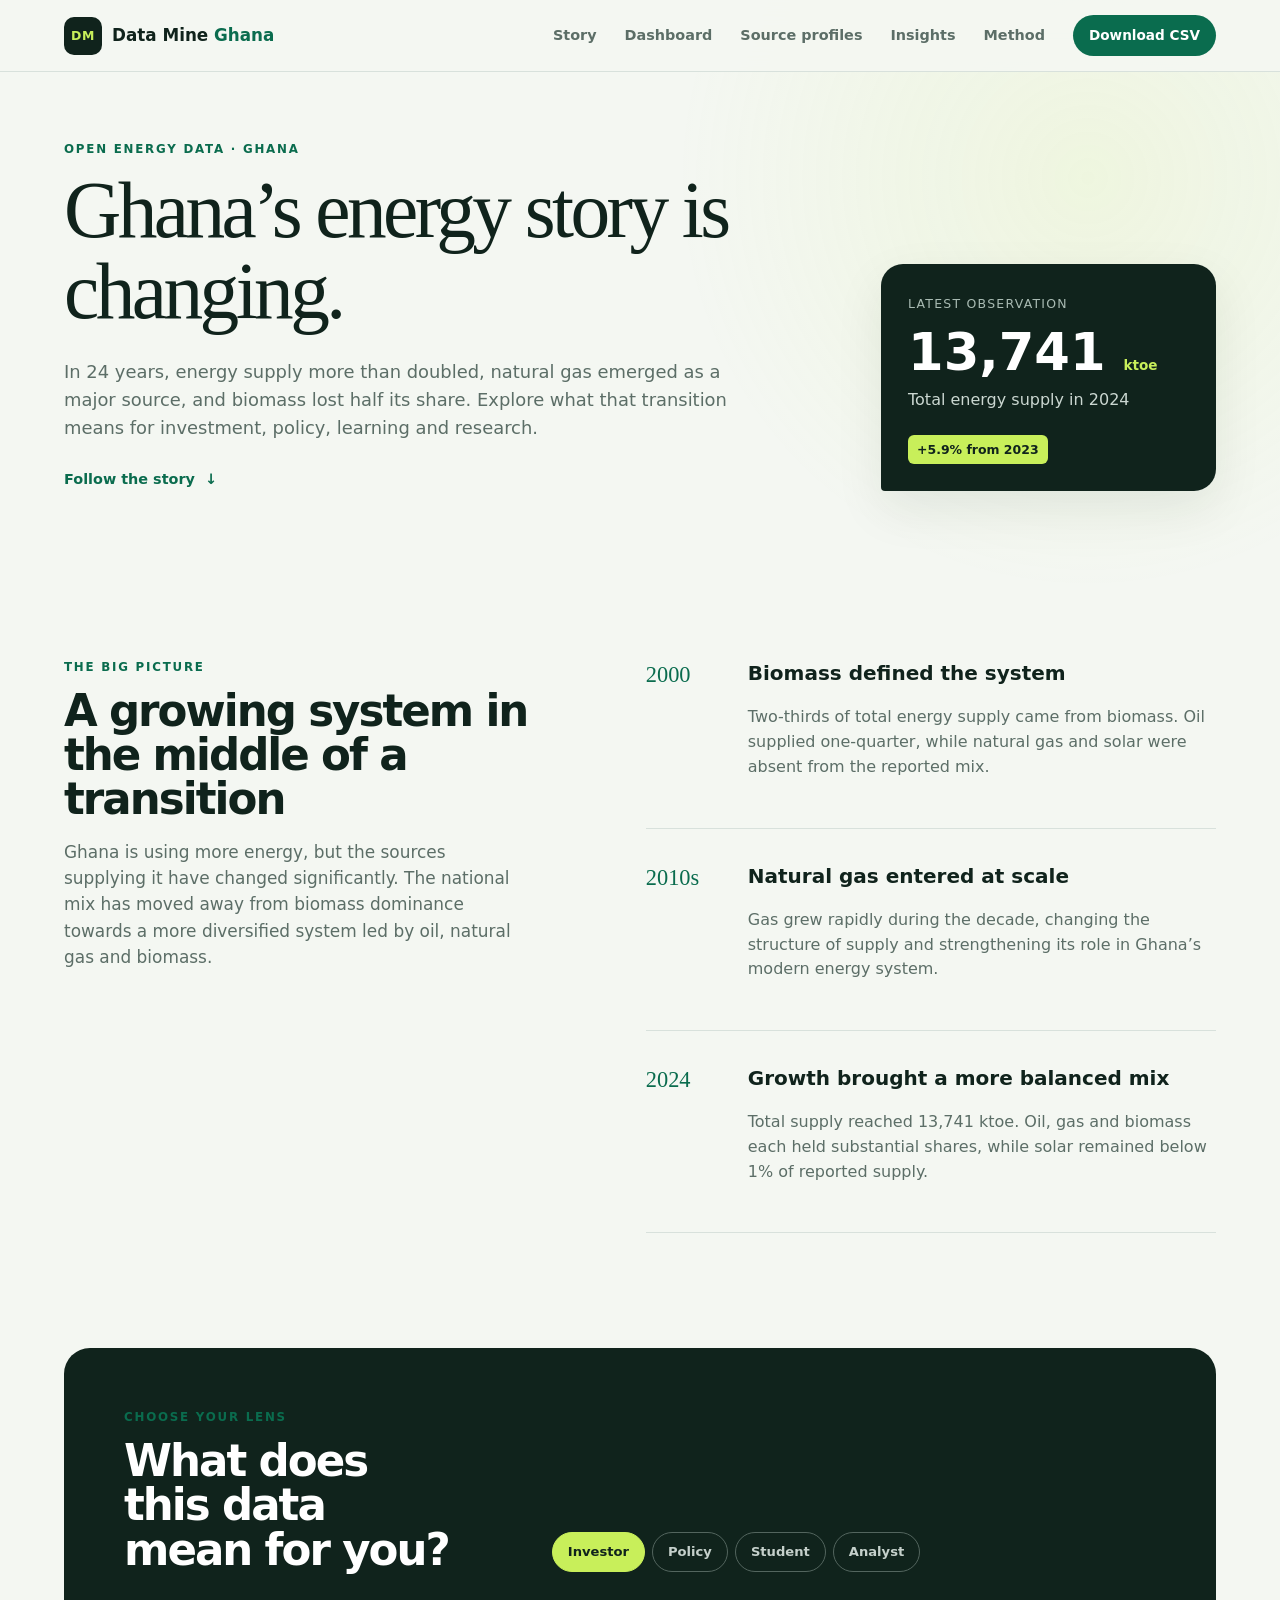
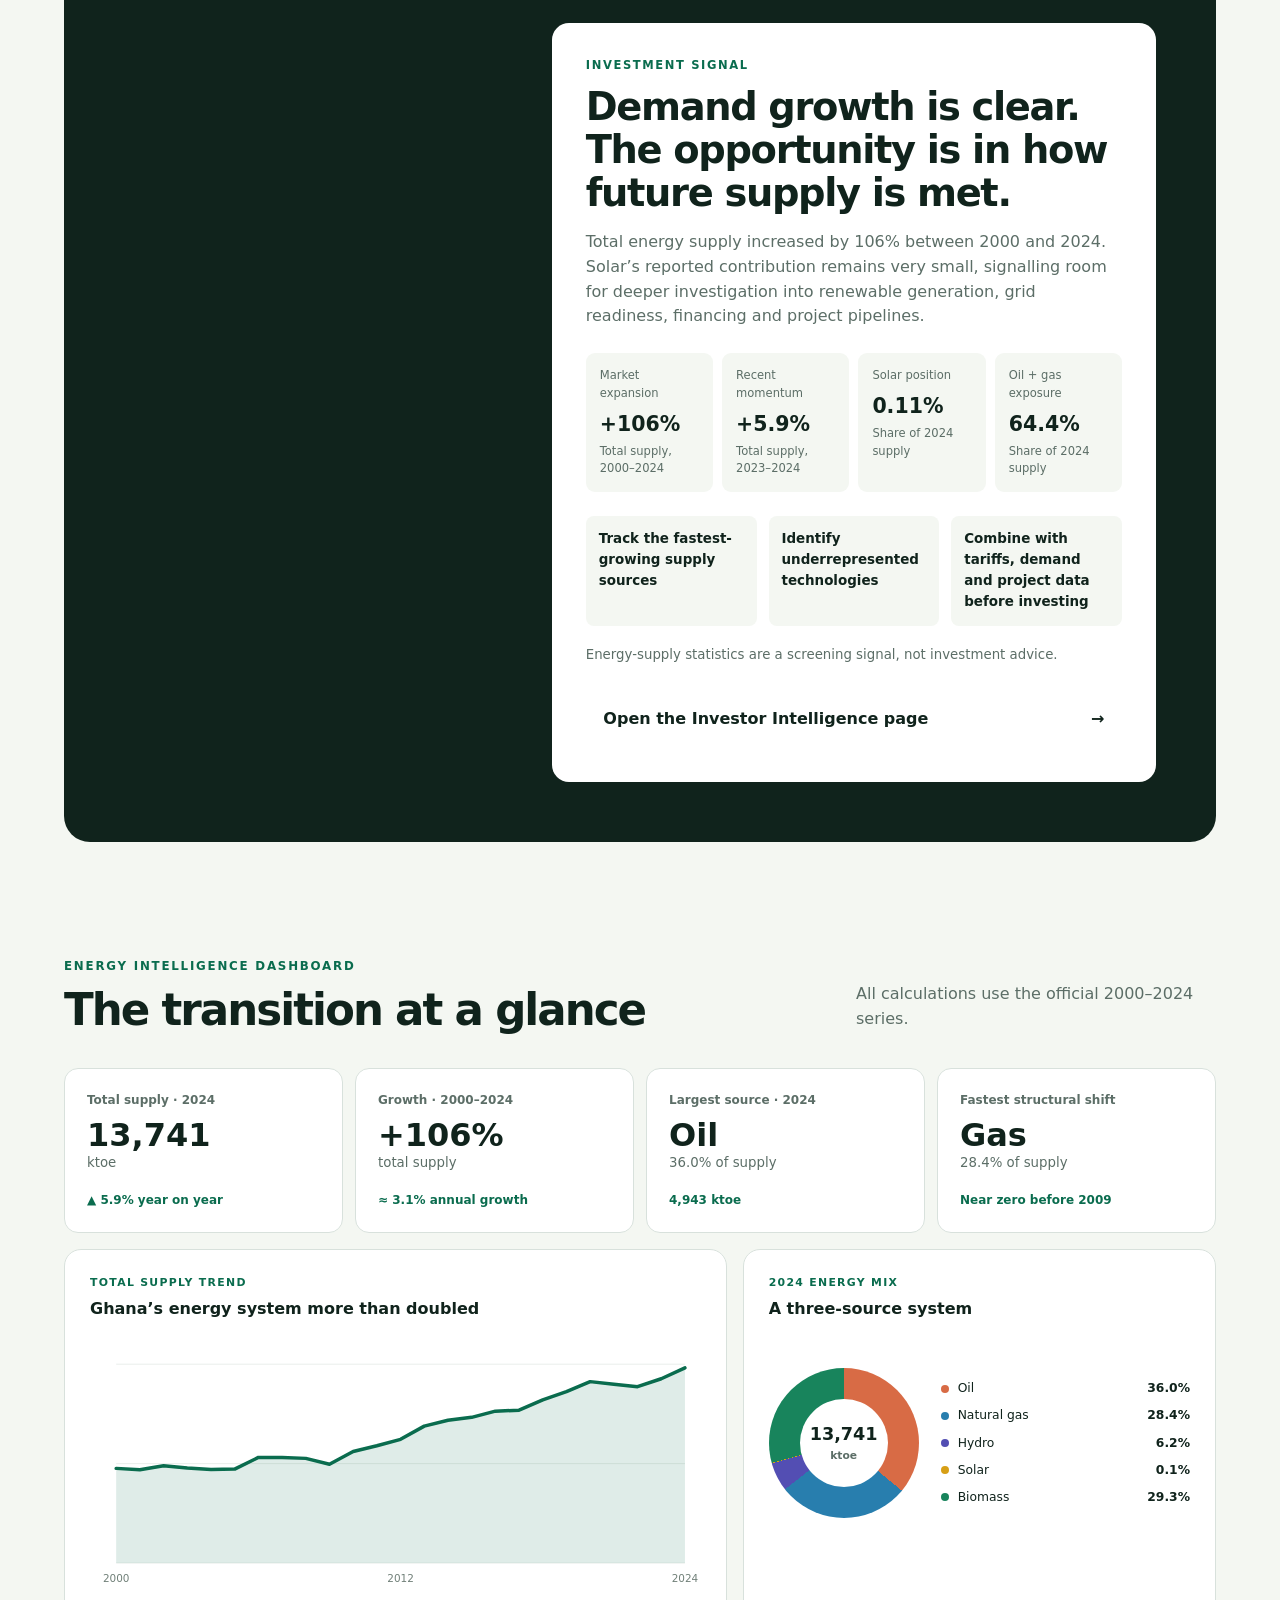
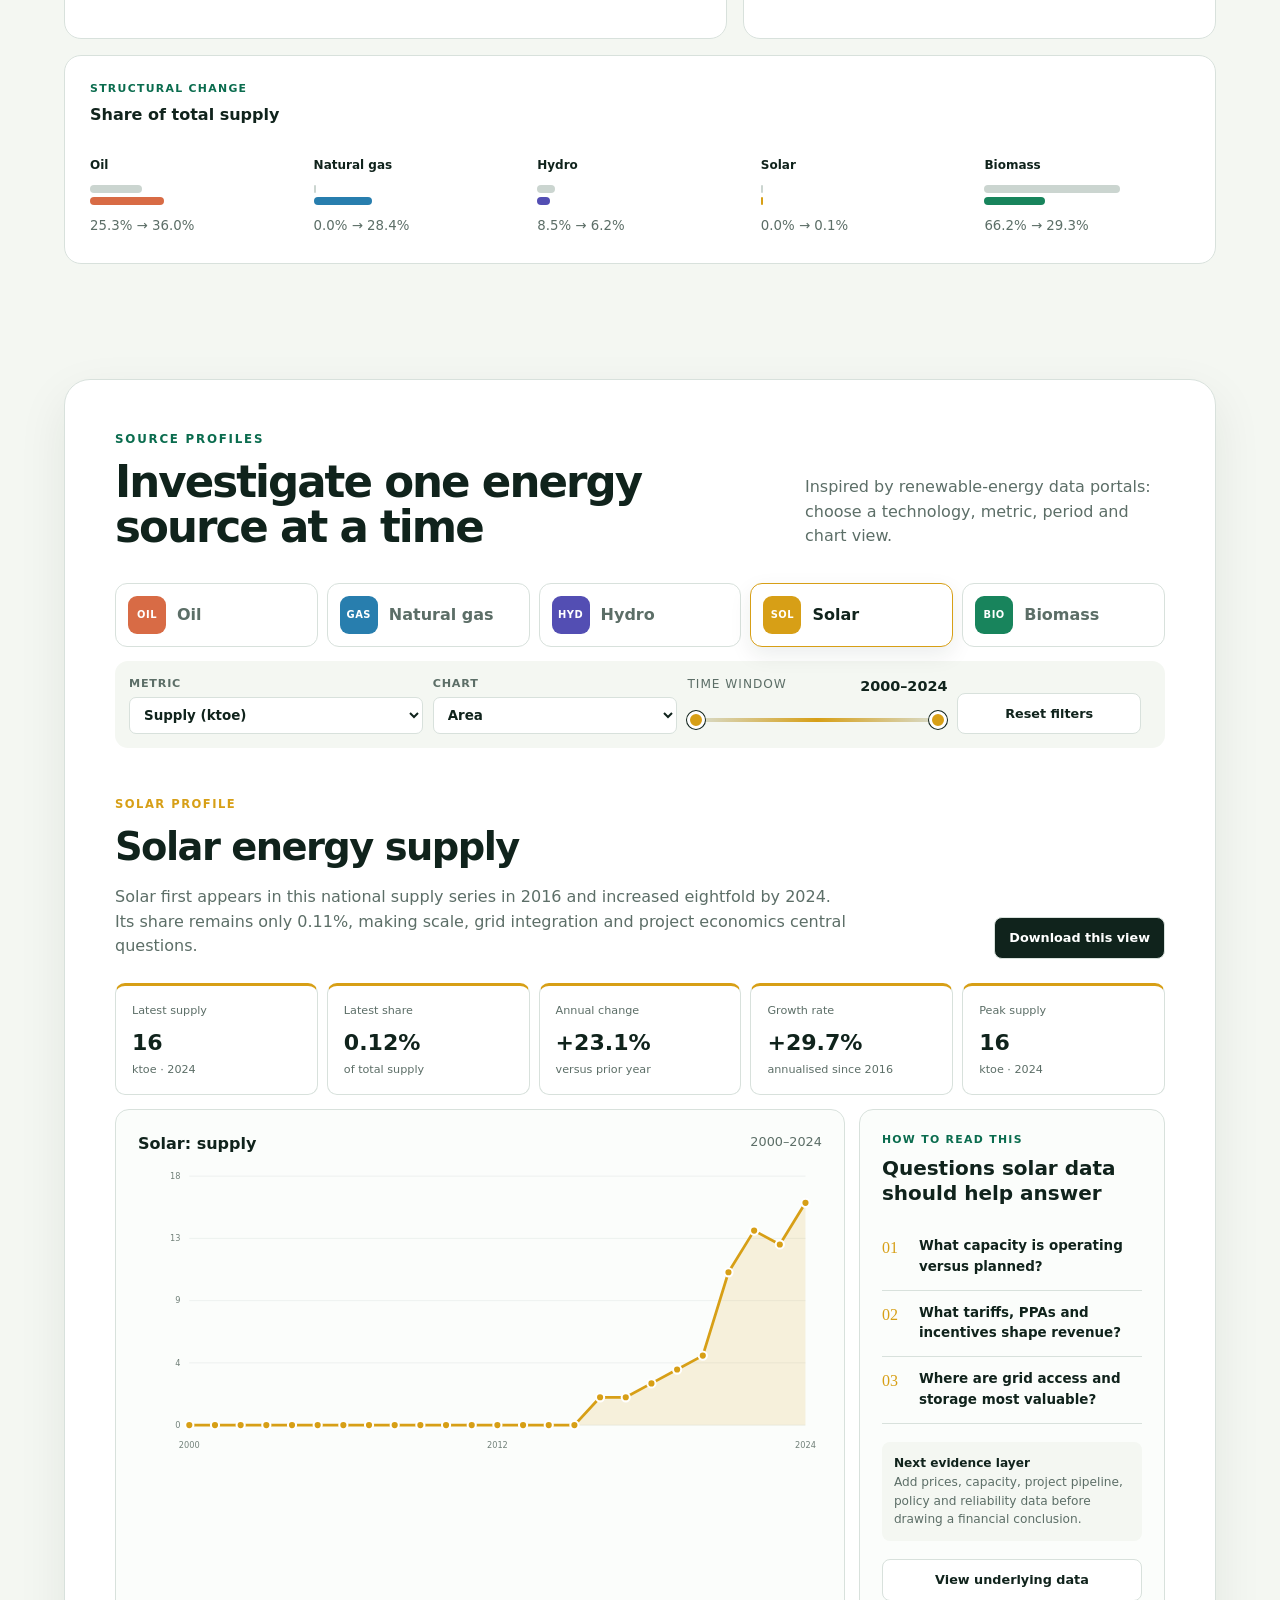
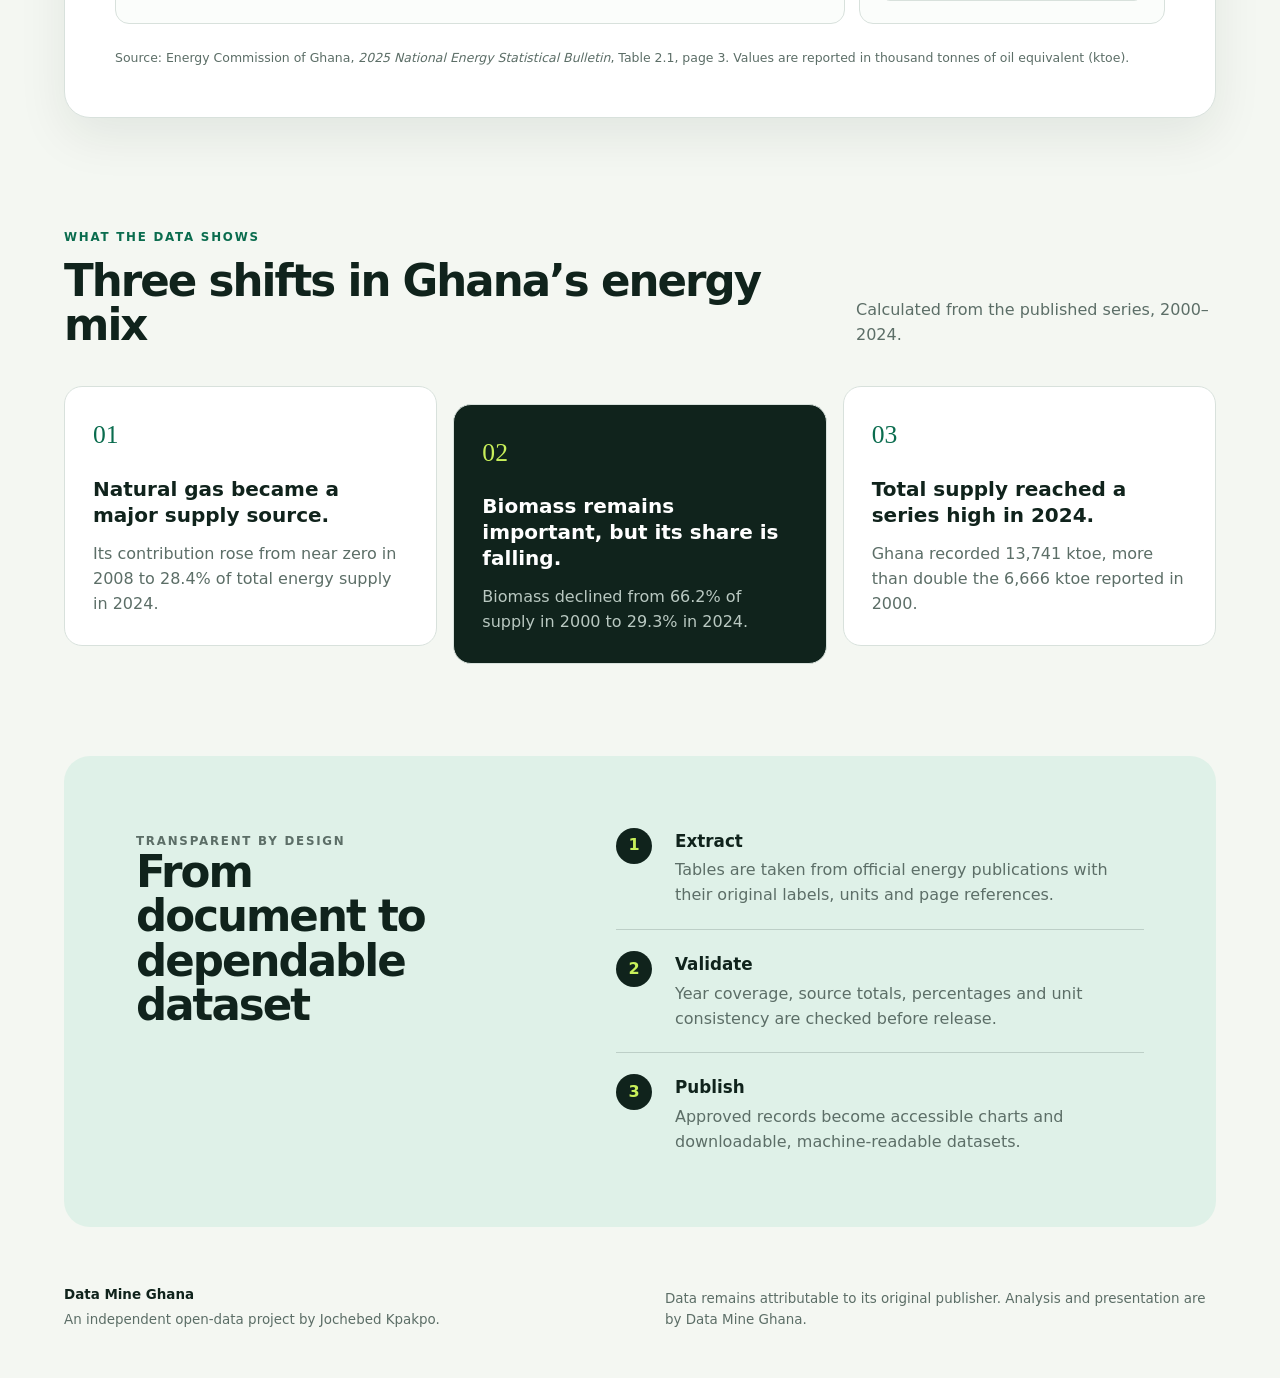
==== commit 5accd8a7: "Update_2" ====
--- a/index.html
+++ b/index.html
@@ -84,6 +84,7 @@
         </div>
         <ul><li>Track the fastest-growing supply sources</li><li>Identify underrepresented technologies</li><li>Combine with tariffs, demand and project data before investing</li></ul>
         <small>Energy-supply statistics are a screening signal, not investment advice.</small>
+        <a class="open-workspace" id="audience-page-link" href="investor.html">Open the Investor Intelligence page <span aria-hidden="true">→</span></a>
       </div>
     </section>
 
@@ -118,8 +119,13 @@
       <div class="filter-bar" aria-label="Dashboard filters">
         <label>Metric<select id="metric-select"><option value="value">Supply (ktoe)</option><option value="share">Share of total (%)</option><option value="growth">Annual growth (%)</option></select></label>
         <label>Chart<select id="chart-select"><option value="area">Area</option><option value="line">Line</option><option value="bar">Columns</option></select></label>
-        <label>From<select id="from-year"></select></label>
-        <label>To<select id="to-year"></select></label>
+        <div class="range-filter">
+          <div><span>Time window</span><strong id="range-label">2000–2024</strong></div>
+          <div class="dual-range" aria-label="Select year range">
+            <input id="from-year" type="range" min="2000" max="2024" value="2000" aria-label="Start year">
+            <input id="to-year" type="range" min="2000" max="2024" value="2024" aria-label="End year">
+          </div>
+        </div>
         <button id="reset-filters" type="button">Reset filters</button>
       </div>
 
--- a/styles.css
+++ b/styles.css
@@ -216,3 +216,4 @@
 @media (max-width: 520px) { .kpi-grid,.profile-kpis,.lens-metrics { grid-template-columns: 1fr; } .donut-row { grid-template-columns: 1fr; } .filter-bar { grid-template-columns: 1fr; } .filter-bar button { grid-column: auto; } }
 @media (prefers-reduced-motion: reduce) { *,*::before,*::after { animation-duration: .01ms !important; animation-iteration-count: 1 !important; transition-duration: .01ms !important; } .reveal { opacity: 1; transform: none; } }
 @media (prefers-reduced-motion: reduce) { html { scroll-behavior: auto; } }
+.range-filter{min-width:260px;flex:1}.range-filter>div:first-child{display:flex;justify-content:space-between;gap:1rem;margin-bottom:.65rem}.range-filter span{font-size:.76rem;text-transform:uppercase;letter-spacing:.08em;color:var(--muted)}.range-filter strong{font-size:.9rem}.dual-range{position:relative;height:24px}.dual-range:before{content:"";position:absolute;left:0;right:0;top:10px;height:4px;border-radius:4px;background:linear-gradient(90deg,var(--line),var(--active-source),var(--line))}.dual-range input{position:absolute;inset:0;width:100%;margin:0;background:transparent;pointer-events:none;appearance:none}.dual-range input::-webkit-slider-thumb{appearance:none;width:18px;height:18px;border:3px solid #fff;border-radius:50%;background:var(--active-source);box-shadow:0 0 0 1px var(--ink);pointer-events:auto;cursor:grab}.dual-range input::-moz-range-thumb{width:14px;height:14px;border:3px solid #fff;border-radius:50%;background:var(--active-source);box-shadow:0 0 0 1px var(--ink);pointer-events:auto;cursor:grab}.open-workspace{display:flex;align-items:center;justify-content:space-between;gap:1rem;margin-top:1.5rem;padding:1rem 1.1rem;border-top:1px solid rgba(255,255,255,.22);color:inherit;font-weight:800;text-decoration:none}
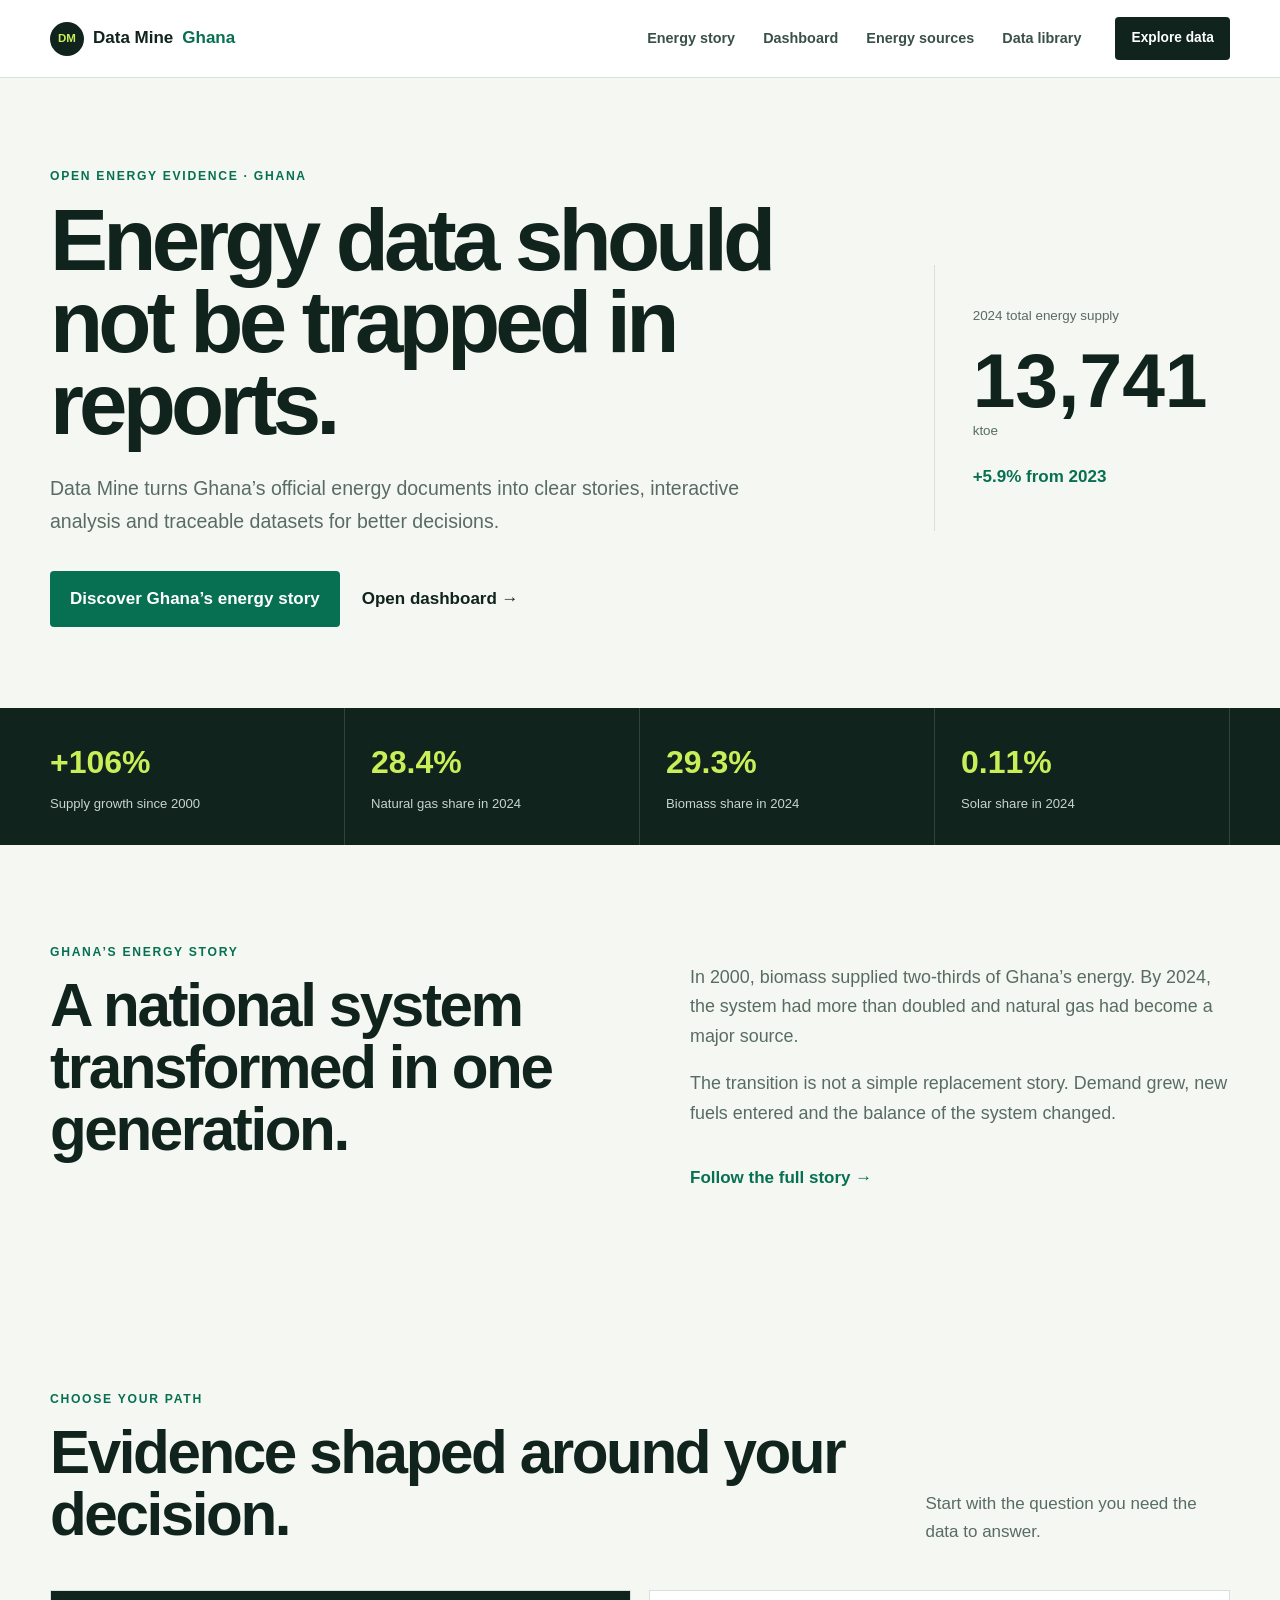
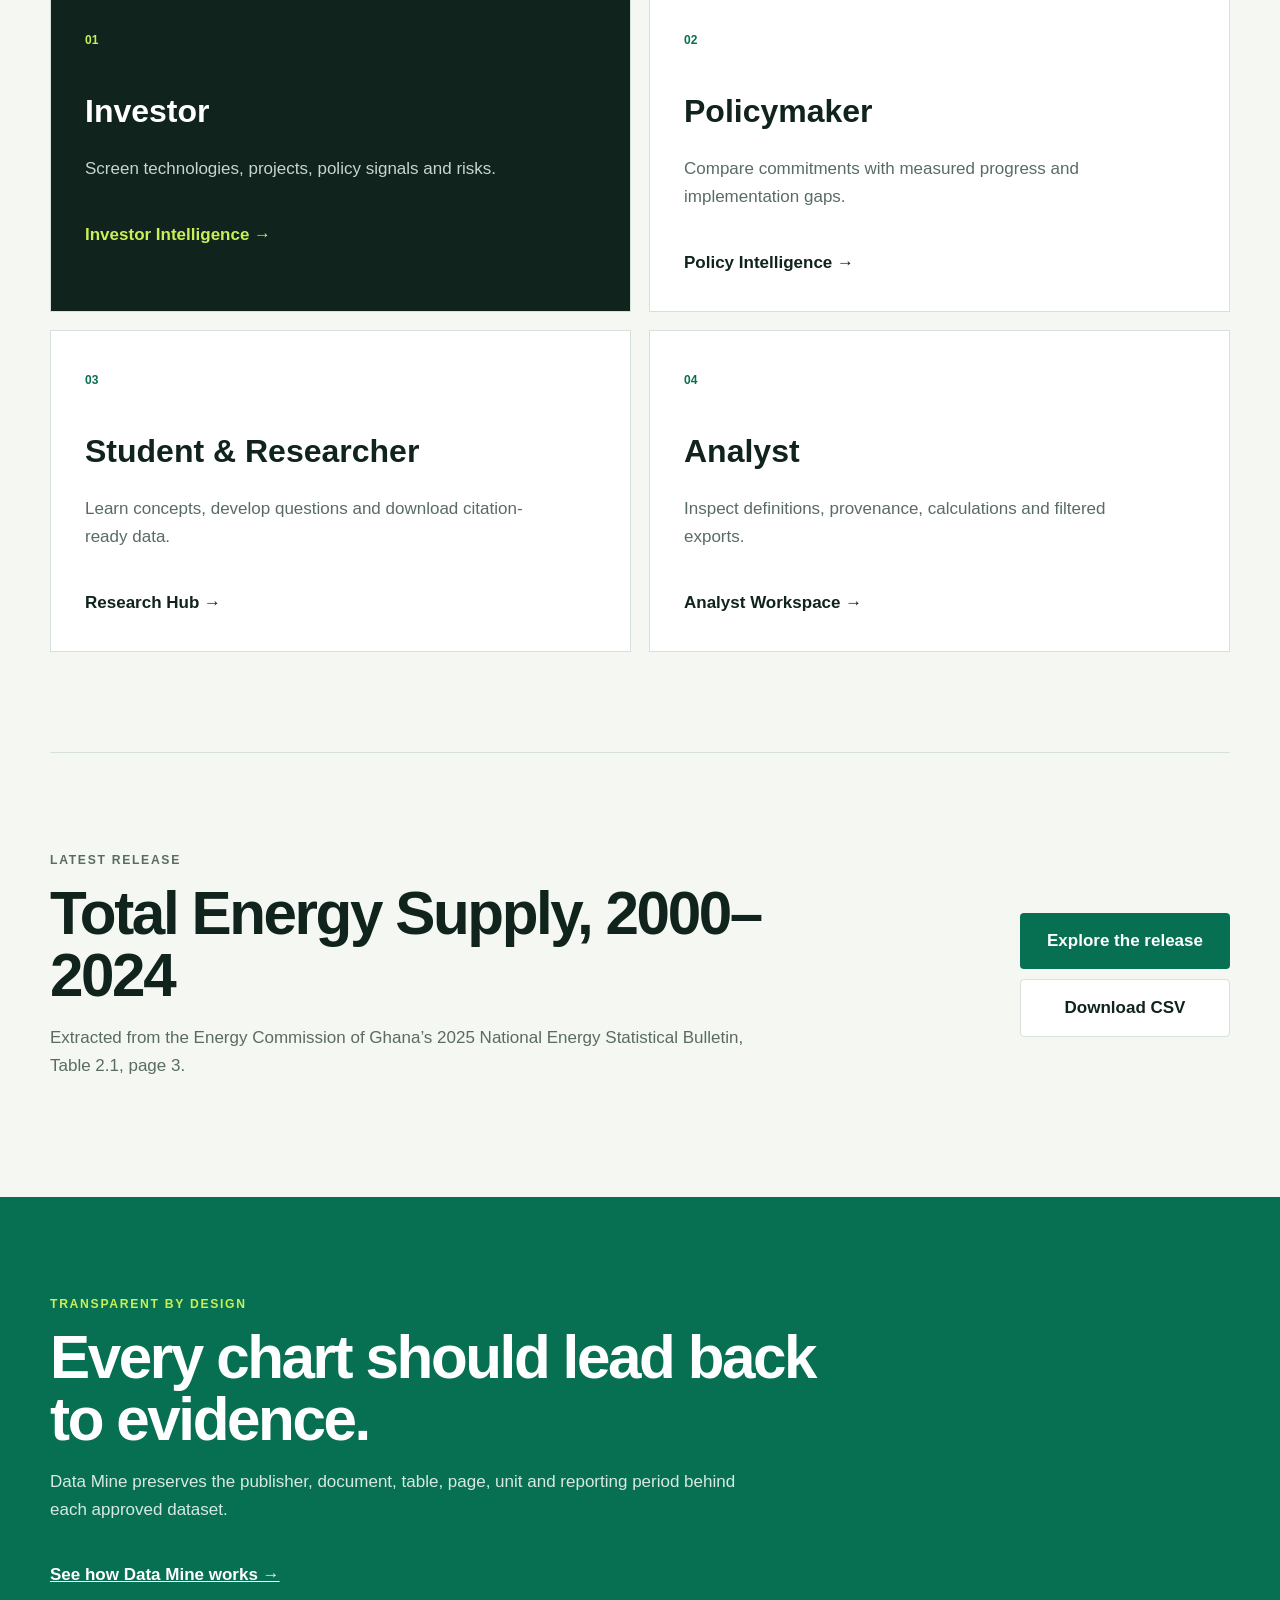
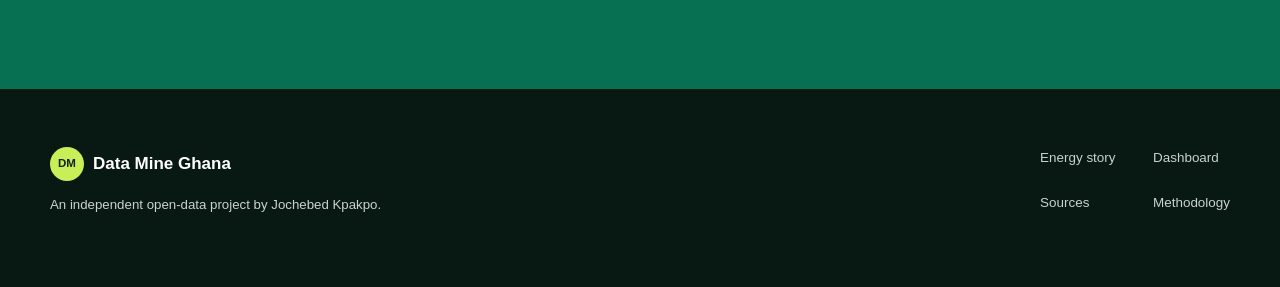
==== commit 19c78d90: "Update_3" ====
--- a/index.html
+++ b/index.html
@@ -1,205 +1 @@
-<!doctype html>
-<html lang="en">
-<head>
-  <meta charset="utf-8">
-  <meta name="viewport" content="width=device-width, initial-scale=1">
-  <meta name="description" content="Explore Ghana's total energy supply from 2000 to 2024 using data extracted from the Energy Commission's 2025 National Energy Statistical Bulletin.">
-  <title>Data Mine Ghana | Open Energy Data</title>
-  <link rel="stylesheet" href="styles.css">
-</head>
-<body>
-  <header class="topbar">
-    <a class="brand" href="#top" aria-label="Data Mine Ghana home">
-      <span class="brand-mark" aria-hidden="true">DM</span>
-      <span>Data Mine <b>Ghana</b></span>
-    </a>
-    <nav aria-label="Primary navigation">
-      <a href="#story">Story</a>
-      <a href="#dashboard">Dashboard</a>
-      <a href="#explorer">Source profiles</a>
-      <a href="#insights">Insights</a>
-      <a href="#method">Method</a>
-    </nav>
-    <a class="download-link" href="ghana-total-energy-supply-2000-2024.csv" download>Download CSV</a>
-  </header>
-
-  <main id="top">
-    <section class="intro" aria-labelledby="page-title">
-      <div>
-        <p class="eyebrow">OPEN ENERGY DATA · GHANA</p>
-        <h1 id="page-title">Ghana’s energy story is changing.</h1>
-        <p class="lede">In 24 years, energy supply more than doubled, natural gas emerged as a major source, and biomass lost half its share. Explore what that transition means for investment, policy, learning and research.</p>
-        <a class="story-link" href="#story">Follow the story <span aria-hidden="true">↓</span></a>
-      </div>
-      <div class="latest-card" aria-label="Latest data summary">
-        <span>Latest observation</span>
-        <strong>13,741 <small>ktoe</small></strong>
-        <p>Total energy supply in 2024</p>
-        <em>+5.9% from 2023</em>
-      </div>
-    </section>
-
-    <section class="story" id="story" aria-labelledby="story-title">
-      <div class="story-lead">
-        <p class="eyebrow">THE BIG PICTURE</p>
-        <h2 id="story-title">A growing system in the middle of a transition</h2>
-        <p>Ghana is using more energy, but the sources supplying it have changed significantly. The national mix has moved away from biomass dominance towards a more diversified system led by oil, natural gas and biomass.</p>
-      </div>
-      <div class="story-chapters">
-        <article>
-          <span>2000</span>
-          <div><strong>Biomass defined the system</strong><p>Two-thirds of total energy supply came from biomass. Oil supplied one-quarter, while natural gas and solar were absent from the reported mix.</p></div>
-        </article>
-        <article>
-          <span>2010s</span>
-          <div><strong>Natural gas entered at scale</strong><p>Gas grew rapidly during the decade, changing the structure of supply and strengthening its role in Ghana’s modern energy system.</p></div>
-        </article>
-        <article>
-          <span>2024</span>
-          <div><strong>Growth brought a more balanced mix</strong><p>Total supply reached 13,741 ktoe. Oil, gas and biomass each held substantial shares, while solar remained below 1% of reported supply.</p></div>
-        </article>
-      </div>
-    </section>
-
-    <section class="audiences" aria-labelledby="audience-title">
-      <div class="audience-copy">
-        <p class="eyebrow">CHOOSE YOUR LENS</p>
-        <h2 id="audience-title">What does this data mean for you?</h2>
-      </div>
-      <div class="lens-tabs" role="tablist" aria-label="Audience perspectives">
-        <button role="tab" aria-selected="true" data-lens="investor">Investor</button>
-        <button role="tab" aria-selected="false" data-lens="policy">Policy</button>
-        <button role="tab" aria-selected="false" data-lens="student">Student</button>
-        <button role="tab" aria-selected="false" data-lens="analyst">Analyst</button>
-      </div>
-      <div class="lens-panel" role="tabpanel" tabindex="0">
-        <p class="lens-kicker">INVESTMENT SIGNAL</p>
-        <h3>Demand growth is clear. The opportunity is in how future supply is met.</h3>
-        <p>Total energy supply increased by 106% between 2000 and 2024. Solar’s reported contribution remains very small, signalling room for deeper investigation into renewable generation, grid readiness, financing and project pipelines.</p>
-        <div class="lens-metrics">
-          <div><span>Market expansion</span><strong>+106%</strong><small>Total supply, 2000–2024</small></div>
-          <div><span>Recent momentum</span><strong>+5.9%</strong><small>Total supply, 2023–2024</small></div>
-          <div><span>Solar position</span><strong>0.11%</strong><small>Share of 2024 supply</small></div>
-          <div><span>Oil + gas exposure</span><strong>64.4%</strong><small>Share of 2024 supply</small></div>
-        </div>
-        <ul><li>Track the fastest-growing supply sources</li><li>Identify underrepresented technologies</li><li>Combine with tariffs, demand and project data before investing</li></ul>
-        <small>Energy-supply statistics are a screening signal, not investment advice.</small>
-        <a class="open-workspace" id="audience-page-link" href="investor.html">Open the Investor Intelligence page <span aria-hidden="true">→</span></a>
-      </div>
-    </section>
-
-    <section class="dashboard" id="dashboard" aria-labelledby="dashboard-title">
-      <div class="section-heading">
-        <div><p class="eyebrow">ENERGY INTELLIGENCE DASHBOARD</p><h2 id="dashboard-title">The transition at a glance</h2></div>
-        <p>All calculations use the official 2000–2024 series.</p>
-      </div>
-      <div class="kpi-grid">
-        <article><span>Total supply · 2024</span><strong>13,741</strong><small>ktoe</small><em>▲ 5.9% year on year</em></article>
-        <article><span>Growth · 2000–2024</span><strong>+106%</strong><small>total supply</small><em>≈ 3.1% annual growth</em></article>
-        <article><span>Largest source · 2024</span><strong>Oil</strong><small>36.0% of supply</small><em>4,943 ktoe</em></article>
-        <article><span>Fastest structural shift</span><strong>Gas</strong><small>28.4% of supply</small><em>Near zero before 2009</em></article>
-      </div>
-      <div class="visual-grid">
-        <article class="panel trend-panel"><div><span class="panel-label">TOTAL SUPPLY TREND</span><strong>Ghana’s energy system more than doubled</strong></div><svg id="total-chart" viewBox="0 0 700 280" role="img" aria-label="Total energy supply trend from 2000 to 2024"></svg></article>
-        <article class="panel mix-panel"><div><span class="panel-label">2024 ENERGY MIX</span><strong>A three-source system</strong></div><div class="donut-row"><div class="donut" aria-label="2024 energy mix donut chart"><span>13,741<small>ktoe</small></span></div><ul class="mix-legend"></ul></div></article>
-        <article class="panel shift-panel"><div><span class="panel-label">STRUCTURAL CHANGE</span><strong>Share of total supply</strong></div><div id="shift-bars"></div></article>
-      </div>
-    </section>
-
-    <section class="explorer" id="explorer" aria-labelledby="explorer-title">
-      <div class="section-heading">
-        <div>
-          <p class="eyebrow">SOURCE PROFILES</p>
-          <h2 id="explorer-title">Investigate one energy source at a time</h2>
-        </div>
-        <p>Inspired by renewable-energy data portals: choose a technology, metric, period and chart view.</p>
-      </div>
-
-      <div class="source-nav" role="tablist" aria-label="Select an energy source"></div>
-      <div class="filter-bar" aria-label="Dashboard filters">
-        <label>Metric<select id="metric-select"><option value="value">Supply (ktoe)</option><option value="share">Share of total (%)</option><option value="growth">Annual growth (%)</option></select></label>
-        <label>Chart<select id="chart-select"><option value="area">Area</option><option value="line">Line</option><option value="bar">Columns</option></select></label>
-        <div class="range-filter">
-          <div><span>Time window</span><strong id="range-label">2000–2024</strong></div>
-          <div class="dual-range" aria-label="Select year range">
-            <input id="from-year" type="range" min="2000" max="2024" value="2000" aria-label="Start year">
-            <input id="to-year" type="range" min="2000" max="2024" value="2024" aria-label="End year">
-          </div>
-        </div>
-        <button id="reset-filters" type="button">Reset filters</button>
-      </div>
-
-      <div class="profile-head">
-        <div><p class="profile-kicker" id="profile-kicker">SOLAR PROFILE</p><h3 id="profile-title">Solar energy supply</h3><p id="profile-story"></p></div>
-        <button class="export-filtered" id="export-filtered" type="button">Download this view</button>
-      </div>
-      <div class="profile-kpis" aria-label="Selected source indicators"></div>
-      <div class="profile-layout">
-        <article class="profile-chart-card">
-          <div class="chart-caption"><strong id="chart-caption">Solar supply over time</strong><span id="chart-period">2000–2024</span></div>
-          <div class="chart-wrap">
-            <svg id="energy-chart" viewBox="0 0 1000 440" role="img" aria-labelledby="chart-title chart-desc">
-              <title id="chart-title">Selected energy source over time</title>
-              <desc id="chart-desc">Interactive chart. Use the controls above to change source, metric, period and chart type.</desc>
-            </svg>
-            <div id="tooltip" class="tooltip" hidden></div>
-          </div>
-        </article>
-        <aside class="decision-panel">
-          <span class="panel-label">HOW TO READ THIS</span>
-          <h3 id="decision-title">What the solar series can tell you</h3>
-          <div id="decision-content"></div>
-          <button id="toggle-table" type="button" aria-expanded="false">View underlying data</button>
-        </aside>
-      </div>
-      <div class="data-table-wrap" hidden><table><thead><tr><th>Year</th><th>Supply (ktoe)</th><th>Share</th><th>Annual growth</th></tr></thead><tbody id="profile-table"></tbody></table></div>
-      <p class="source-note">Source: Energy Commission of Ghana, <cite>2025 National Energy Statistical Bulletin</cite>, Table 2.1, page 3. Values are reported in thousand tonnes of oil equivalent (ktoe).</p>
-    </section>
-
-    <section class="insights" id="insights" aria-labelledby="insights-title">
-      <div class="section-heading">
-        <div>
-          <p class="eyebrow">WHAT THE DATA SHOWS</p>
-          <h2 id="insights-title">Three shifts in Ghana’s energy mix</h2>
-        </div>
-        <p>Calculated from the published series, 2000–2024.</p>
-      </div>
-      <div class="insight-grid">
-        <article>
-          <span class="insight-number">01</span>
-          <strong>Natural gas became a major supply source.</strong>
-          <p>Its contribution rose from near zero in 2008 to 28.4% of total energy supply in 2024.</p>
-        </article>
-        <article>
-          <span class="insight-number">02</span>
-          <strong>Biomass remains important, but its share is falling.</strong>
-          <p>Biomass declined from 66.2% of supply in 2000 to 29.3% in 2024.</p>
-        </article>
-        <article>
-          <span class="insight-number">03</span>
-          <strong>Total supply reached a series high in 2024.</strong>
-          <p>Ghana recorded 13,741 ktoe, more than double the 6,666 ktoe reported in 2000.</p>
-        </article>
-      </div>
-    </section>
-
-    <section class="method" id="method" aria-labelledby="method-title">
-      <div>
-        <p class="eyebrow">TRANSPARENT BY DESIGN</p>
-        <h2 id="method-title">From document to dependable dataset</h2>
-      </div>
-      <ol>
-        <li><span>1</span><div><strong>Extract</strong><p>Tables are taken from official energy publications with their original labels, units and page references.</p></div></li>
-        <li><span>2</span><div><strong>Validate</strong><p>Year coverage, source totals, percentages and unit consistency are checked before release.</p></div></li>
-        <li><span>3</span><div><strong>Publish</strong><p>Approved records become accessible charts and downloadable, machine-readable datasets.</p></div></li>
-      </ol>
-    </section>
-  </main>
-
-  <footer>
-    <div><strong>Data Mine Ghana</strong><p>An independent open-data project by Jochebed Kpakpo.</p></div>
-    <p>Data remains attributable to its original publisher. Analysis and presentation are by Data Mine Ghana.</p>
-  </footer>
-  <script src="app.js"></script>
-</body>
-</html>
+<!doctype html><html lang="en"><head><meta charset="utf-8"><meta name="viewport" content="width=device-width,initial-scale=1"><meta name="description" content="Data Mine Ghana turns official energy reports into clear stories, interactive evidence and downloadable data."><title>Data Mine Ghana | Energy evidence made clear</title><link rel="stylesheet" href="site.css"></head><body><header class="nav"><a class="logo" href="index.html"><span>DM</span>Data Mine <b>Ghana</b></a><button class="menu" aria-label="Open navigation">Menu</button><nav><a href="story.html">Energy story</a><a href="dashboard.html">Dashboard</a><a href="sources.html">Energy sources</a><a href="data-library.html">Data library</a></nav><a class="nav-cta" href="dashboard.html">Explore data</a></header><main><section class="home-hero"><div class="hero-copy"><p class="eyebrow">OPEN ENERGY EVIDENCE · GHANA</p><h1>Energy data should not be trapped in reports.</h1><p>Data Mine turns Ghana’s official energy documents into clear stories, interactive analysis and traceable datasets for better decisions.</p><div class="actions"><a class="button primary" href="story.html">Discover Ghana’s energy story</a><a class="button text" href="dashboard.html">Open dashboard →</a></div></div><aside class="hero-number"><span>2024 total energy supply</span><strong>13,741</strong><small>ktoe</small><em>+5.9% from 2023</em></aside></section><section class="stat-strip"><article><strong>+106%</strong><span>Supply growth since 2000</span></article><article><strong>28.4%</strong><span>Natural gas share in 2024</span></article><article><strong>29.3%</strong><span>Biomass share in 2024</span></article><article><strong>0.11%</strong><span>Solar share in 2024</span></article></section><section class="page-section story-preview"><div class="section-intro"><p class="eyebrow">GHANA’S ENERGY STORY</p><h2>A national system transformed in one generation.</h2></div><div class="preview-copy"><p>In 2000, biomass supplied two-thirds of Ghana’s energy. By 2024, the system had more than doubled and natural gas had become a major source.</p><p>The transition is not a simple replacement story. Demand grew, new fuels entered and the balance of the system changed.</p><a class="arrow-link" href="story.html">Follow the full story →</a></div></section><section class="page-section"><div class="section-heading"><div><p class="eyebrow">CHOOSE YOUR PATH</p><h2>Evidence shaped around your decision.</h2></div><p>Start with the question you need the data to answer.</p></div><div class="path-grid"><a class="path-card investor" href="investor.html"><span>01</span><h3>Investor</h3><p>Screen technologies, projects, policy signals and risks.</p><b>Investor Intelligence →</b></a><a class="path-card" href="policy.html"><span>02</span><h3>Policymaker</h3><p>Compare commitments with measured progress and implementation gaps.</p><b>Policy Intelligence →</b></a><a class="path-card" href="student.html"><span>03</span><h3>Student & Researcher</h3><p>Learn concepts, develop questions and download citation-ready data.</p><b>Research Hub →</b></a><a class="path-card" href="analyst.html"><span>04</span><h3>Analyst</h3><p>Inspect definitions, provenance, calculations and filtered exports.</p><b>Analyst Workspace →</b></a></div></section><section class="page-section latest"><div><p class="eyebrow">LATEST RELEASE</p><h2>Total Energy Supply, 2000–2024</h2><p>Extracted from the Energy Commission of Ghana’s 2025 National Energy Statistical Bulletin, Table 2.1, page 3.</p></div><div class="release-actions"><a class="button primary" href="dashboard.html">Explore the release</a><a class="button secondary" href="ghana-total-energy-supply-2000-2024.csv" download>Download CSV</a></div></section><section class="trust"><p class="eyebrow">TRANSPARENT BY DESIGN</p><h2>Every chart should lead back to evidence.</h2><p>Data Mine preserves the publisher, document, table, page, unit and reporting period behind each approved dataset.</p><a href="methodology.html">See how Data Mine works →</a></section></main><footer><div><a class="logo inverse" href="index.html"><span>DM</span>Data Mine Ghana</a><p>An independent open-data project by Jochebed Kpakpo.</p></div><div class="footer-links"><a href="story.html">Energy story</a><a href="dashboard.html">Dashboard</a><a href="sources.html">Sources</a><a href="methodology.html">Methodology</a></div></footer><script src="nav.js"></script></body></html>
--- a/site.css
+++ b/site.css
@@ -0,0 +1 @@
+:root{--ink:#10231c;--muted:#596c64;--paper:#f4f7f2;--white:#fff;--line:#d7e1dc;--green:#087052;--lime:#c9ef58;--gold:#e0ad22;--blue:#287eae;--purple:#5650b8;--orange:#d86b45;--max:1180px;--shadow:0 22px 60px rgba(16,35,28,.09)}*{box-sizing:border-box}html{scroll-behavior:smooth}body{margin:0;background:var(--paper);color:var(--ink);font:400 17px/1.65 Inter,"Segoe UI",Arial,sans-serif}a{color:inherit}button,select,input{font:inherit}.nav{height:78px;padding:0 max(24px,calc((100vw - var(--max))/2));display:flex;align-items:center;gap:34px;background:white;border-bottom:1px solid var(--line);position:sticky;top:0;z-index:20}.logo{display:flex;align-items:center;gap:9px;text-decoration:none;font-weight:750;white-space:nowrap}.logo span{width:34px;height:34px;border-radius:50%;display:grid;place-items:center;background:var(--ink);color:var(--lime);font-size:.72rem}.logo b{color:var(--green)}.nav nav{display:flex;align-items:center;gap:28px;margin-left:auto}.nav nav a{text-decoration:none;color:#395048;font-size:.9rem;font-weight:650}.nav nav a:hover,.nav nav a.active{color:var(--green)}.nav-cta,.button{display:inline-flex;align-items:center;justify-content:center;text-decoration:none;font-weight:800;border-radius:4px}.nav-cta{background:var(--ink);color:white;padding:10px 16px;font-size:.86rem}.menu{display:none;background:none;border:0;font-weight:800}.home-hero{max-width:var(--max);margin:auto;min-height:630px;padding:90px 0 80px;display:grid;grid-template-columns:minmax(0,1.45fr) minmax(280px,.55fr);gap:8vw;align-items:center}.eyebrow{margin:0 0 14px;color:var(--green);font-size:.76rem;line-height:1.3;font-weight:900;letter-spacing:.14em}.hero-copy h1{font-size:clamp(3.5rem,6.8vw,6.5rem);line-height:.94;letter-spacing:-.055em;max-width:850px;margin:0 0 28px}.hero-copy>p:not(.eyebrow){font-size:1.22rem;line-height:1.65;max-width:690px;color:var(--muted)}.actions{display:flex;align-items:center;gap:22px;margin-top:34px}.button{padding:14px 20px}.button.primary{background:var(--green);color:white}.button.secondary{background:white;border:1px solid var(--line)}.button.text{padding-left:0}.hero-number{border-left:1px solid var(--line);padding:40px 0 40px 38px;display:flex;flex-direction:column;align-items:flex-start}.hero-number span,.hero-number small{color:var(--muted);font-size:.84rem}.hero-number strong{font-size:clamp(3.8rem,6vw,6rem);line-height:1;margin:14px 0 2px}.hero-number em{font-style:normal;color:var(--green);font-weight:800;margin-top:20px}.stat-strip{display:grid;grid-template-columns:repeat(4,1fr);background:var(--ink);color:white;padding:0 max(24px,calc((100vw - var(--max))/2))}.stat-strip article{padding:28px 26px;border-right:1px solid rgba(255,255,255,.14)}.stat-strip article:first-child{padding-left:0}.stat-strip strong{display:block;color:var(--lime);font-size:2rem}.stat-strip span{font-size:.82rem;color:#c8d4cf}.page-section{max-width:var(--max);margin:auto;padding:100px 0}.story-preview{display:grid;grid-template-columns:1fr 1fr;gap:100px}.section-intro h2,.section-heading h2,.latest h2,.trust h2,.page-hero h1{font-size:clamp(2.5rem,4.7vw,4.9rem);line-height:1.03;letter-spacing:-.04em;margin:0}.preview-copy{max-width:570px}.preview-copy p{font-size:1.12rem;color:var(--muted)}.arrow-link{display:inline-block;margin-top:18px;color:var(--green);font-weight:850;text-decoration:none}.section-heading{display:flex;justify-content:space-between;align-items:end;gap:60px;margin-bottom:44px}.section-heading>p{max-width:330px;color:var(--muted);margin:0}.path-grid{display:grid;grid-template-columns:repeat(2,1fr);gap:18px}.path-card{display:block;min-height:300px;padding:34px;background:white;border:1px solid var(--line);text-decoration:none;transition:.25s}.path-card:hover{transform:translateY(-5px);box-shadow:var(--shadow)}.path-card span{color:var(--green);font-size:.75rem;font-weight:900}.path-card h3{font-size:2rem;margin:32px 0 10px}.path-card p{max-width:440px;color:var(--muted)}.path-card b{display:block;margin-top:38px}.path-card.investor{background:var(--ink);color:white}.path-card.investor p{color:#c8d4cf}.path-card.investor span,.path-card.investor b{color:var(--lime)}.latest{display:flex;align-items:center;justify-content:space-between;gap:50px;border-top:1px solid var(--line)}.latest>div:first-child{max-width:720px}.latest p{color:var(--muted)}.release-actions{display:flex;flex-direction:column;gap:10px;min-width:210px}.trust{padding:100px max(24px,calc((100vw - var(--max))/2));background:var(--green);color:white}.trust .eyebrow{color:var(--lime)}.trust h2{max-width:820px}.trust p{max-width:700px;color:#d7e9e2}.trust a{display:inline-block;margin-top:20px;font-weight:850}footer{padding:58px max(24px,calc((100vw - var(--max))/2));display:flex;justify-content:space-between;gap:50px;background:#081813;color:#c9d3cf}.logo.inverse{color:white}.logo.inverse span{background:var(--lime);color:var(--ink)}footer p{font-size:.83rem}.footer-links{display:grid;grid-template-columns:repeat(2,1fr);gap:8px 36px}.footer-links a{text-decoration:none;font-size:.84rem}.page-hero{max-width:var(--max);margin:auto;padding:90px 0 70px;border-bottom:1px solid var(--line)}.page-hero p:not(.eyebrow){max-width:760px;font-size:1.15rem;color:var(--muted)}.content-grid{max-width:var(--max);margin:auto;padding:80px 0;display:grid;grid-template-columns:260px minmax(0,1fr);gap:80px}.side-note{position:sticky;top:110px;align-self:start;color:var(--muted);font-size:.9rem}.prose{max-width:760px}.prose h2{font-size:2.4rem;line-height:1.1;margin:0 0 20px}.prose p{margin:0 0 24px}.chapter{padding:0 0 80px;margin-bottom:80px;border-bottom:1px solid var(--line)}.chapter-number{font-size:4rem;font-weight:900;color:var(--green);line-height:1}.story-fact{margin-top:35px;padding:28px;background:white;border-left:5px solid var(--lime)}.story-fact strong{font-size:2rem;display:block}.dashboard-shell{max-width:var(--max);margin:auto;padding:46px 0 90px}.control-panel{background:white;border:1px solid var(--line);padding:22px;display:grid;grid-template-columns:1fr 1fr 2fr auto;gap:18px;align-items:end}.control-panel label{display:flex;flex-direction:column;gap:7px;font-size:.78rem;font-weight:800;color:var(--muted)}.control-panel select{min-height:46px;padding:0 12px;border:1px solid var(--line);background:white}.range-control{min-width:280px}.range-head{display:flex;justify-content:space-between;font-size:.78rem;font-weight:800}.range-inputs{position:relative;height:40px}.range-inputs:before{content:"";position:absolute;left:4px;right:4px;top:19px;height:5px;border-radius:4px;background:var(--line)}.range-inputs input{position:absolute;inset:0;width:100%;pointer-events:none;background:transparent;appearance:none}.range-inputs input::-webkit-slider-thumb{appearance:none;width:20px;height:20px;border-radius:50%;background:var(--green);border:3px solid white;box-shadow:0 0 0 1px var(--ink);pointer-events:auto}.reset{height:46px;border:1px solid var(--ink);background:transparent;font-weight:800;padding:0 16px}.dashboard-kpis{display:grid;grid-template-columns:repeat(4,1fr);gap:14px;margin:24px 0}.dashboard-kpis article{padding:22px;background:white;border:1px solid var(--line)}.dashboard-kpis span,.dashboard-kpis small{display:block;color:var(--muted);font-size:.76rem}.dashboard-kpis strong{font-size:1.75rem}.chart-grid{display:grid;grid-template-columns:1.45fr .55fr;gap:18px}.chart-card{background:white;border:1px solid var(--line);padding:26px;min-width:0}.chart-card h2{font-size:1.35rem;margin:0}.chart-card p{margin:4px 0 20px;color:var(--muted);font-size:.88rem}.chart-card svg{display:block;width:100%;height:auto}.source-list{display:flex;flex-direction:column;gap:8px}.source-choice{width:100%;padding:14px;border:1px solid var(--line);background:white;text-align:left;display:flex;justify-content:space-between}.source-choice.active{border-color:var(--green);background:#edf8f3}.axis{font-size:12px;fill:#66776f}.grid-line{stroke:#e2e9e5;stroke-width:1}.data-line{fill:none;stroke-width:4}.data-area{opacity:.13}.dot{cursor:pointer;stroke:white;stroke-width:3}.source-grid{max-width:var(--max);margin:auto;padding:70px 0 100px;display:grid;grid-template-columns:repeat(2,1fr);gap:18px}.source-card{padding:36px;background:white;border:1px solid var(--line);text-decoration:none}.source-card h2{font-size:2rem;margin:25px 0 8px}.source-card p{color:var(--muted)}.source-card b{color:var(--green)}@media(max-width:900px){.nav{padding:0 20px}.nav nav{display:none;position:absolute;top:78px;left:0;right:0;padding:24px;background:white;flex-direction:column;align-items:flex-start;border-bottom:1px solid var(--line)}.nav nav.open{display:flex}.menu{display:block;margin-left:auto}.nav-cta{display:none}.home-hero,.page-hero,.page-section,.dashboard-shell,.source-grid{margin-left:24px;margin-right:24px}.home-hero{grid-template-columns:1fr;min-height:auto;padding-top:60px}.hero-number{border-left:0;border-top:1px solid var(--line);padding-left:0}.stat-strip{grid-template-columns:repeat(2,1fr)}.story-preview,.content-grid{grid-template-columns:1fr;gap:45px}.side-note{position:static}.path-grid,.source-grid{grid-template-columns:1fr}.latest,.section-heading{align-items:flex-start;flex-direction:column}.control-panel{grid-template-columns:1fr 1fr}.range-control{grid-column:1/-1}.chart-grid{grid-template-columns:1fr}.dashboard-kpis{grid-template-columns:repeat(2,1fr)}}@media(max-width:560px){body{font-size:16px}.hero-copy h1{font-size:3.2rem}.actions{align-items:flex-start;flex-direction:column}.stat-strip{grid-template-columns:1fr}.control-panel,.dashboard-kpis{grid-template-columns:1fr}.range-control{grid-column:auto}.footer-links{grid-template-columns:1fr}footer{flex-direction:column}}
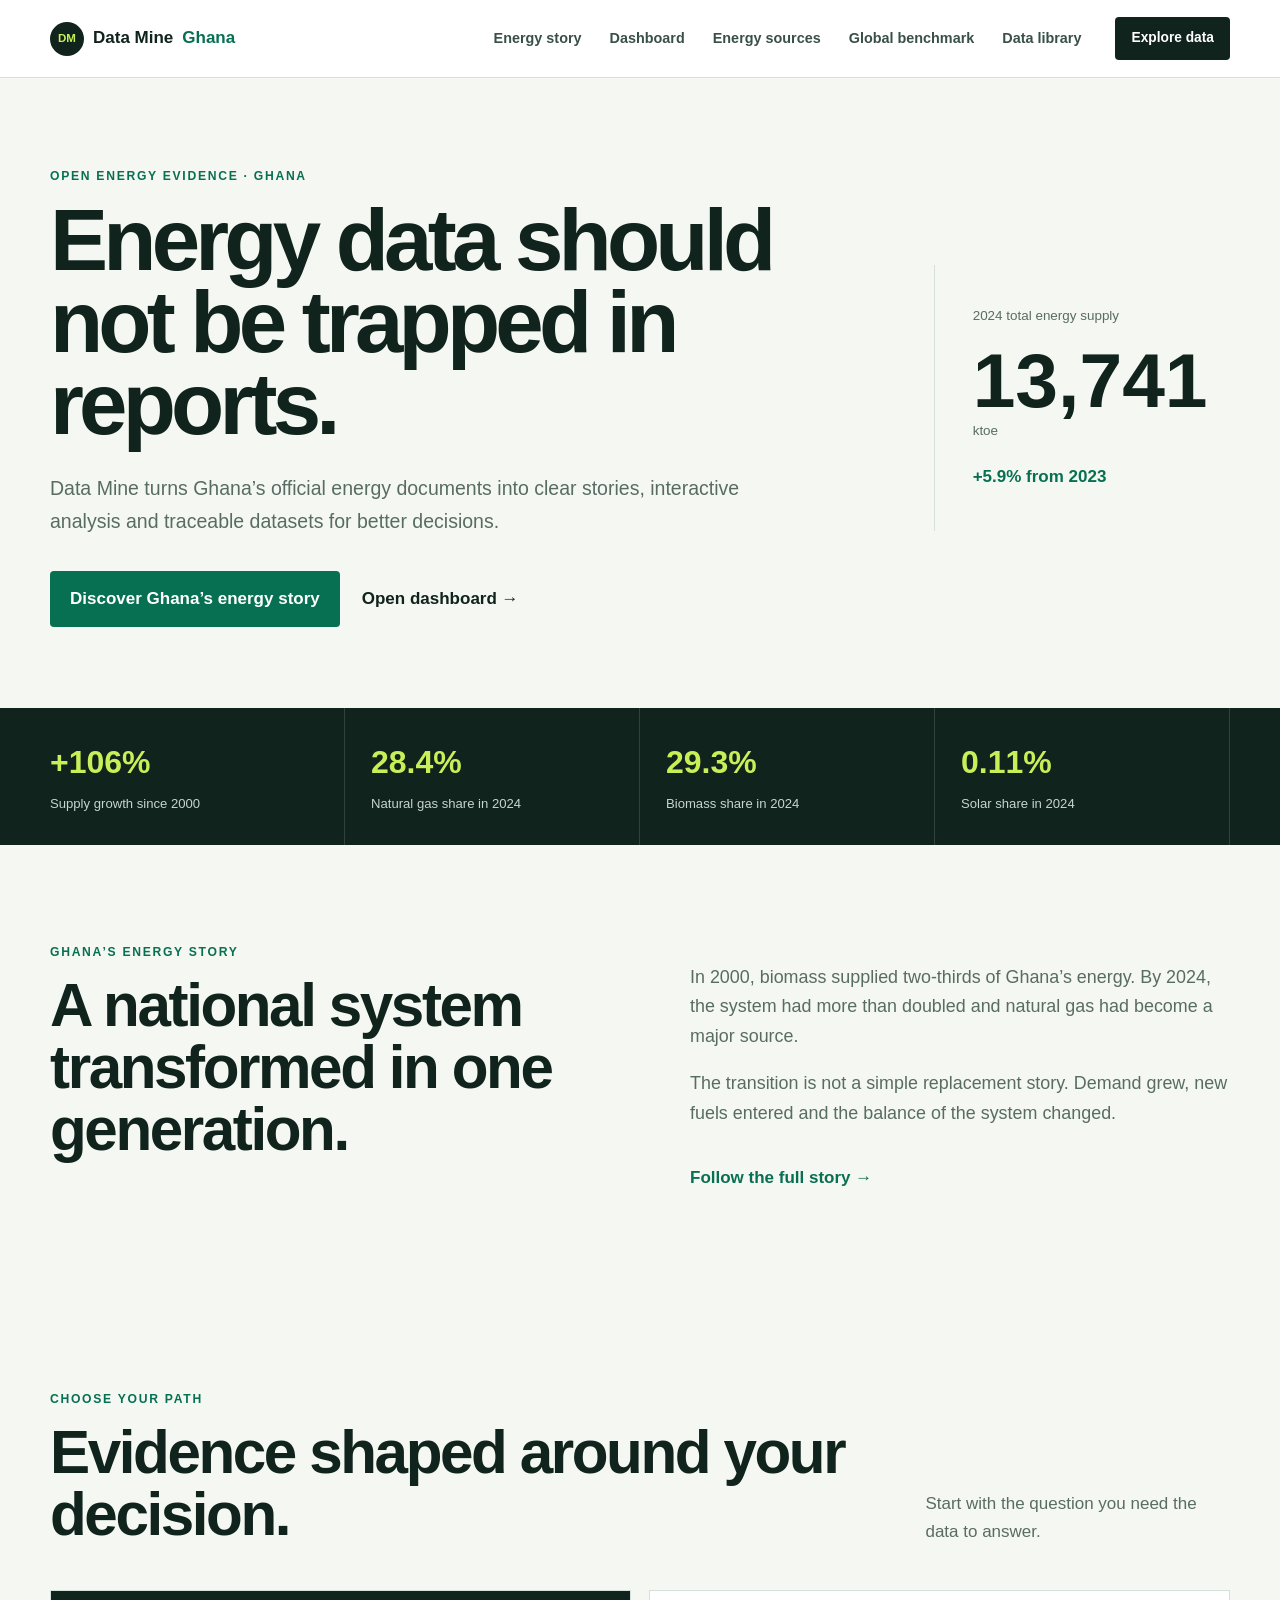
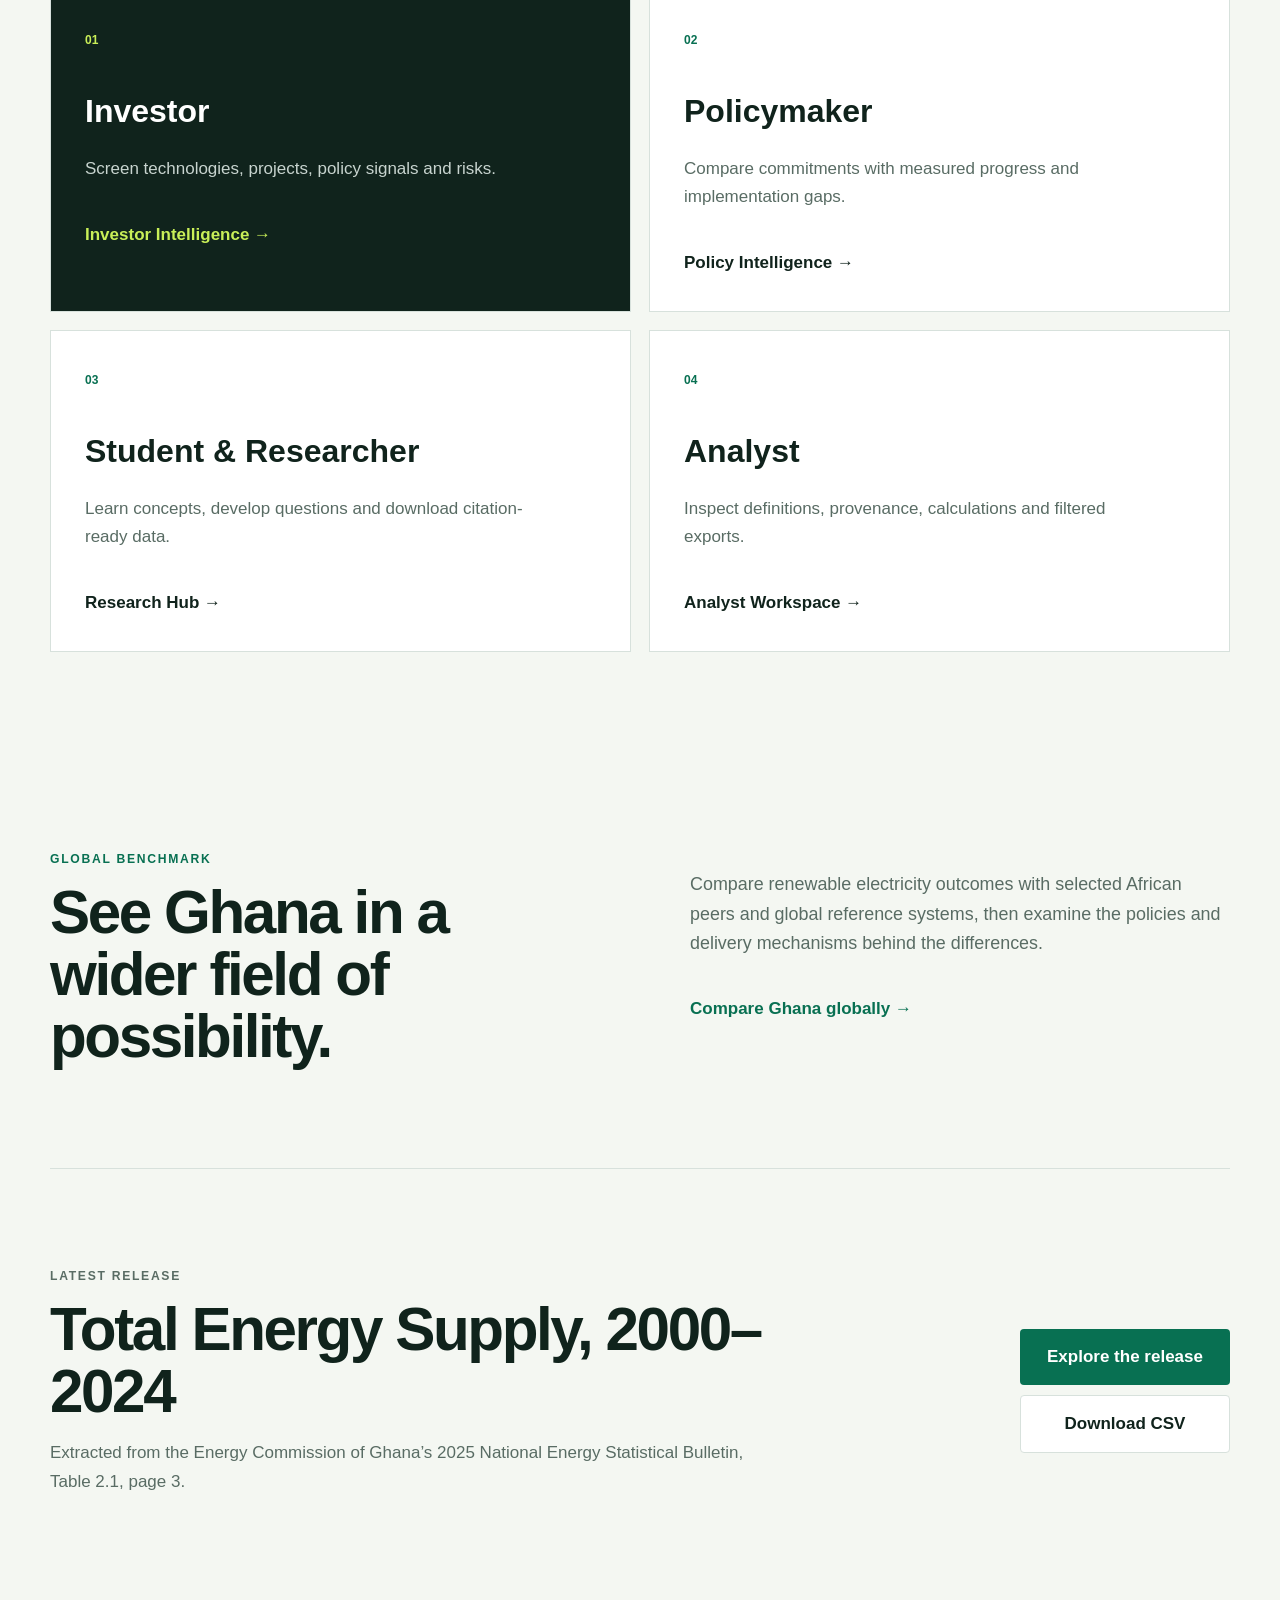
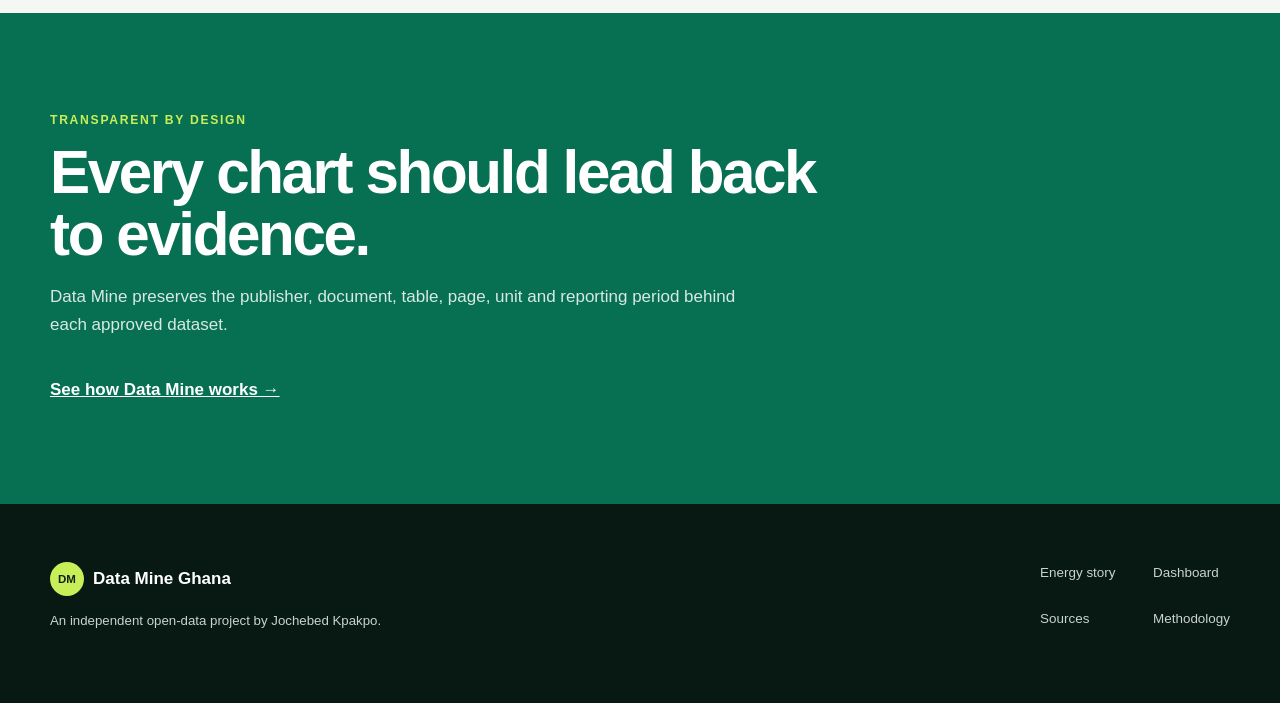
==== commit 7e43fd75: "Update Data Mine complete redesign" ====
--- a/index.html
+++ b/index.html
@@ -1 +1 @@
-<!doctype html><html lang="en"><head><meta charset="utf-8"><meta name="viewport" content="width=device-width,initial-scale=1"><meta name="description" content="Data Mine Ghana turns official energy reports into clear stories, interactive evidence and downloadable data."><title>Data Mine Ghana | Energy evidence made clear</title><link rel="stylesheet" href="site.css"></head><body><header class="nav"><a class="logo" href="index.html"><span>DM</span>Data Mine <b>Ghana</b></a><button class="menu" aria-label="Open navigation">Menu</button><nav><a href="story.html">Energy story</a><a href="dashboard.html">Dashboard</a><a href="sources.html">Energy sources</a><a href="data-library.html">Data library</a></nav><a class="nav-cta" href="dashboard.html">Explore data</a></header><main><section class="home-hero"><div class="hero-copy"><p class="eyebrow">OPEN ENERGY EVIDENCE · GHANA</p><h1>Energy data should not be trapped in reports.</h1><p>Data Mine turns Ghana’s official energy documents into clear stories, interactive analysis and traceable datasets for better decisions.</p><div class="actions"><a class="button primary" href="story.html">Discover Ghana’s energy story</a><a class="button text" href="dashboard.html">Open dashboard →</a></div></div><aside class="hero-number"><span>2024 total energy supply</span><strong>13,741</strong><small>ktoe</small><em>+5.9% from 2023</em></aside></section><section class="stat-strip"><article><strong>+106%</strong><span>Supply growth since 2000</span></article><article><strong>28.4%</strong><span>Natural gas share in 2024</span></article><article><strong>29.3%</strong><span>Biomass share in 2024</span></article><article><strong>0.11%</strong><span>Solar share in 2024</span></article></section><section class="page-section story-preview"><div class="section-intro"><p class="eyebrow">GHANA’S ENERGY STORY</p><h2>A national system transformed in one generation.</h2></div><div class="preview-copy"><p>In 2000, biomass supplied two-thirds of Ghana’s energy. By 2024, the system had more than doubled and natural gas had become a major source.</p><p>The transition is not a simple replacement story. Demand grew, new fuels entered and the balance of the system changed.</p><a class="arrow-link" href="story.html">Follow the full story →</a></div></section><section class="page-section"><div class="section-heading"><div><p class="eyebrow">CHOOSE YOUR PATH</p><h2>Evidence shaped around your decision.</h2></div><p>Start with the question you need the data to answer.</p></div><div class="path-grid"><a class="path-card investor" href="investor.html"><span>01</span><h3>Investor</h3><p>Screen technologies, projects, policy signals and risks.</p><b>Investor Intelligence →</b></a><a class="path-card" href="policy.html"><span>02</span><h3>Policymaker</h3><p>Compare commitments with measured progress and implementation gaps.</p><b>Policy Intelligence →</b></a><a class="path-card" href="student.html"><span>03</span><h3>Student & Researcher</h3><p>Learn concepts, develop questions and download citation-ready data.</p><b>Research Hub →</b></a><a class="path-card" href="analyst.html"><span>04</span><h3>Analyst</h3><p>Inspect definitions, provenance, calculations and filtered exports.</p><b>Analyst Workspace →</b></a></div></section><section class="page-section latest"><div><p class="eyebrow">LATEST RELEASE</p><h2>Total Energy Supply, 2000–2024</h2><p>Extracted from the Energy Commission of Ghana’s 2025 National Energy Statistical Bulletin, Table 2.1, page 3.</p></div><div class="release-actions"><a class="button primary" href="dashboard.html">Explore the release</a><a class="button secondary" href="ghana-total-energy-supply-2000-2024.csv" download>Download CSV</a></div></section><section class="trust"><p class="eyebrow">TRANSPARENT BY DESIGN</p><h2>Every chart should lead back to evidence.</h2><p>Data Mine preserves the publisher, document, table, page, unit and reporting period behind each approved dataset.</p><a href="methodology.html">See how Data Mine works →</a></section></main><footer><div><a class="logo inverse" href="index.html"><span>DM</span>Data Mine Ghana</a><p>An independent open-data project by Jochebed Kpakpo.</p></div><div class="footer-links"><a href="story.html">Energy story</a><a href="dashboard.html">Dashboard</a><a href="sources.html">Sources</a><a href="methodology.html">Methodology</a></div></footer><script src="nav.js"></script></body></html>
+<!doctype html><html lang="en"><head><meta charset="utf-8"><meta name="viewport" content="width=device-width,initial-scale=1"><meta name="description" content="Data Mine Ghana turns official energy reports into clear stories, interactive evidence and downloadable data."><title>Data Mine Ghana | Energy evidence made clear</title><link rel="stylesheet" href="site.css"></head><body><header class="nav"><a class="logo" href="index.html"><span>DM</span>Data Mine <b>Ghana</b></a><button class="menu" aria-label="Open navigation">Menu</button><nav><a href="story.html">Energy story</a><a href="dashboard.html">Dashboard</a><a href="sources.html">Energy sources</a><a href="global-benchmark.html">Global benchmark</a><a href="data-library.html">Data library</a></nav><a class="nav-cta" href="dashboard.html">Explore data</a></header><main><section class="home-hero"><div class="hero-copy"><p class="eyebrow">OPEN ENERGY EVIDENCE · GHANA</p><h1>Energy data should not be trapped in reports.</h1><p>Data Mine turns Ghana’s official energy documents into clear stories, interactive analysis and traceable datasets for better decisions.</p><div class="actions"><a class="button primary" href="story.html">Discover Ghana’s energy story</a><a class="button text" href="dashboard.html">Open dashboard →</a></div></div><aside class="hero-number"><span>2024 total energy supply</span><strong>13,741</strong><small>ktoe</small><em>+5.9% from 2023</em></aside></section><section class="stat-strip"><article><strong>+106%</strong><span>Supply growth since 2000</span></article><article><strong>28.4%</strong><span>Natural gas share in 2024</span></article><article><strong>29.3%</strong><span>Biomass share in 2024</span></article><article><strong>0.11%</strong><span>Solar share in 2024</span></article></section><section class="page-section story-preview"><div class="section-intro"><p class="eyebrow">GHANA’S ENERGY STORY</p><h2>A national system transformed in one generation.</h2></div><div class="preview-copy"><p>In 2000, biomass supplied two-thirds of Ghana’s energy. By 2024, the system had more than doubled and natural gas had become a major source.</p><p>The transition is not a simple replacement story. Demand grew, new fuels entered and the balance of the system changed.</p><a class="arrow-link" href="story.html">Follow the full story →</a></div></section><section class="page-section"><div class="section-heading"><div><p class="eyebrow">CHOOSE YOUR PATH</p><h2>Evidence shaped around your decision.</h2></div><p>Start with the question you need the data to answer.</p></div><div class="path-grid"><a class="path-card investor" href="investor.html"><span>01</span><h3>Investor</h3><p>Screen technologies, projects, policy signals and risks.</p><b>Investor Intelligence →</b></a><a class="path-card" href="policy.html"><span>02</span><h3>Policymaker</h3><p>Compare commitments with measured progress and implementation gaps.</p><b>Policy Intelligence →</b></a><a class="path-card" href="student.html"><span>03</span><h3>Student & Researcher</h3><p>Learn concepts, develop questions and download citation-ready data.</p><b>Research Hub →</b></a><a class="path-card" href="analyst.html"><span>04</span><h3>Analyst</h3><p>Inspect definitions, provenance, calculations and filtered exports.</p><b>Analyst Workspace →</b></a></div></section><section class="page-section story-preview"><div class="section-intro"><p class="eyebrow">GLOBAL BENCHMARK</p><h2>See Ghana in a wider field of possibility.</h2></div><div class="preview-copy"><p>Compare renewable electricity outcomes with selected African peers and global reference systems, then examine the policies and delivery mechanisms behind the differences.</p><a class="arrow-link" href="global-benchmark.html">Compare Ghana globally →</a></div></section><section class="page-section latest"><div><p class="eyebrow">LATEST RELEASE</p><h2>Total Energy Supply, 2000–2024</h2><p>Extracted from the Energy Commission of Ghana’s 2025 National Energy Statistical Bulletin, Table 2.1, page 3.</p></div><div class="release-actions"><a class="button primary" href="dashboard.html">Explore the release</a><a class="button secondary" href="ghana-total-energy-supply-2000-2024.csv" download>Download CSV</a></div></section><section class="trust"><p class="eyebrow">TRANSPARENT BY DESIGN</p><h2>Every chart should lead back to evidence.</h2><p>Data Mine preserves the publisher, document, table, page, unit and reporting period behind each approved dataset.</p><a href="methodology.html">See how Data Mine works →</a></section></main><footer><div><a class="logo inverse" href="index.html"><span>DM</span>Data Mine Ghana</a><p>An independent open-data project by Jochebed Kpakpo.</p></div><div class="footer-links"><a href="story.html">Energy story</a><a href="dashboard.html">Dashboard</a><a href="sources.html">Sources</a><a href="methodology.html">Methodology</a></div></footer><script src="nav.js"></script></body></html>
